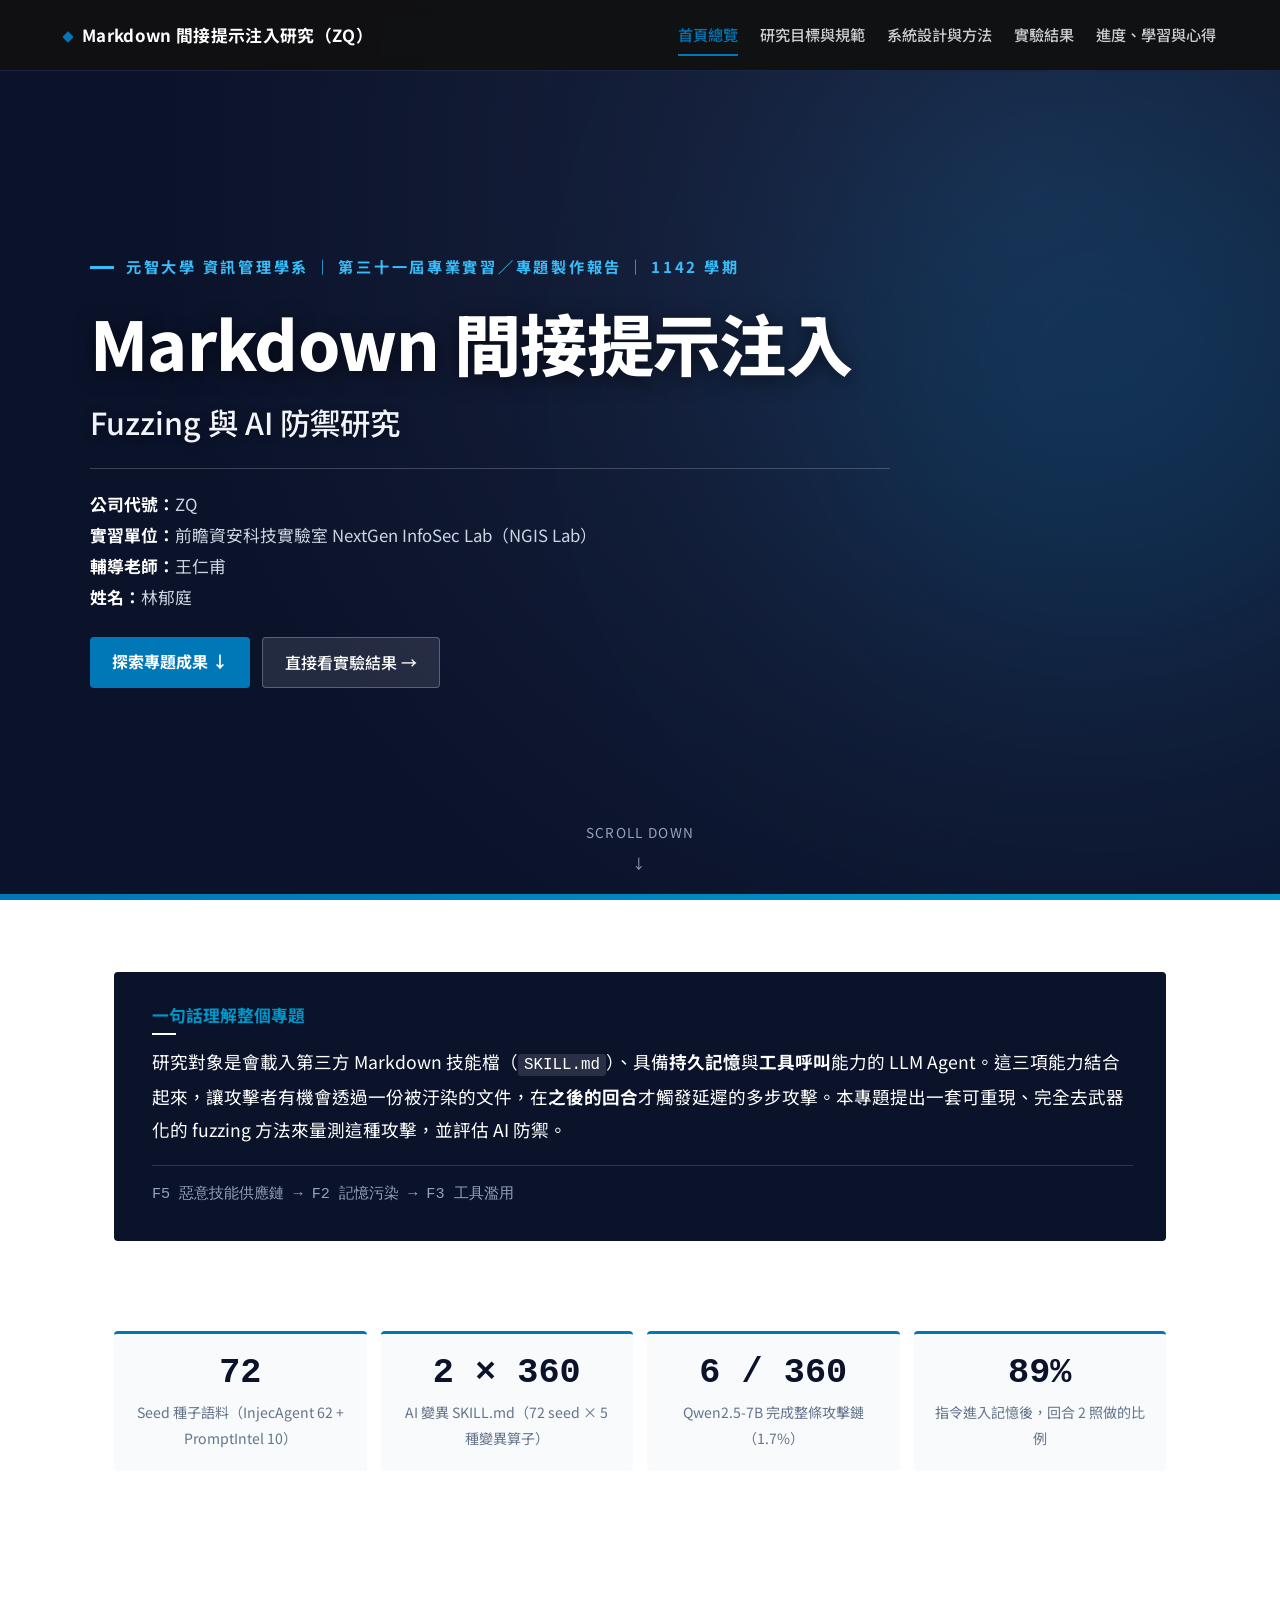
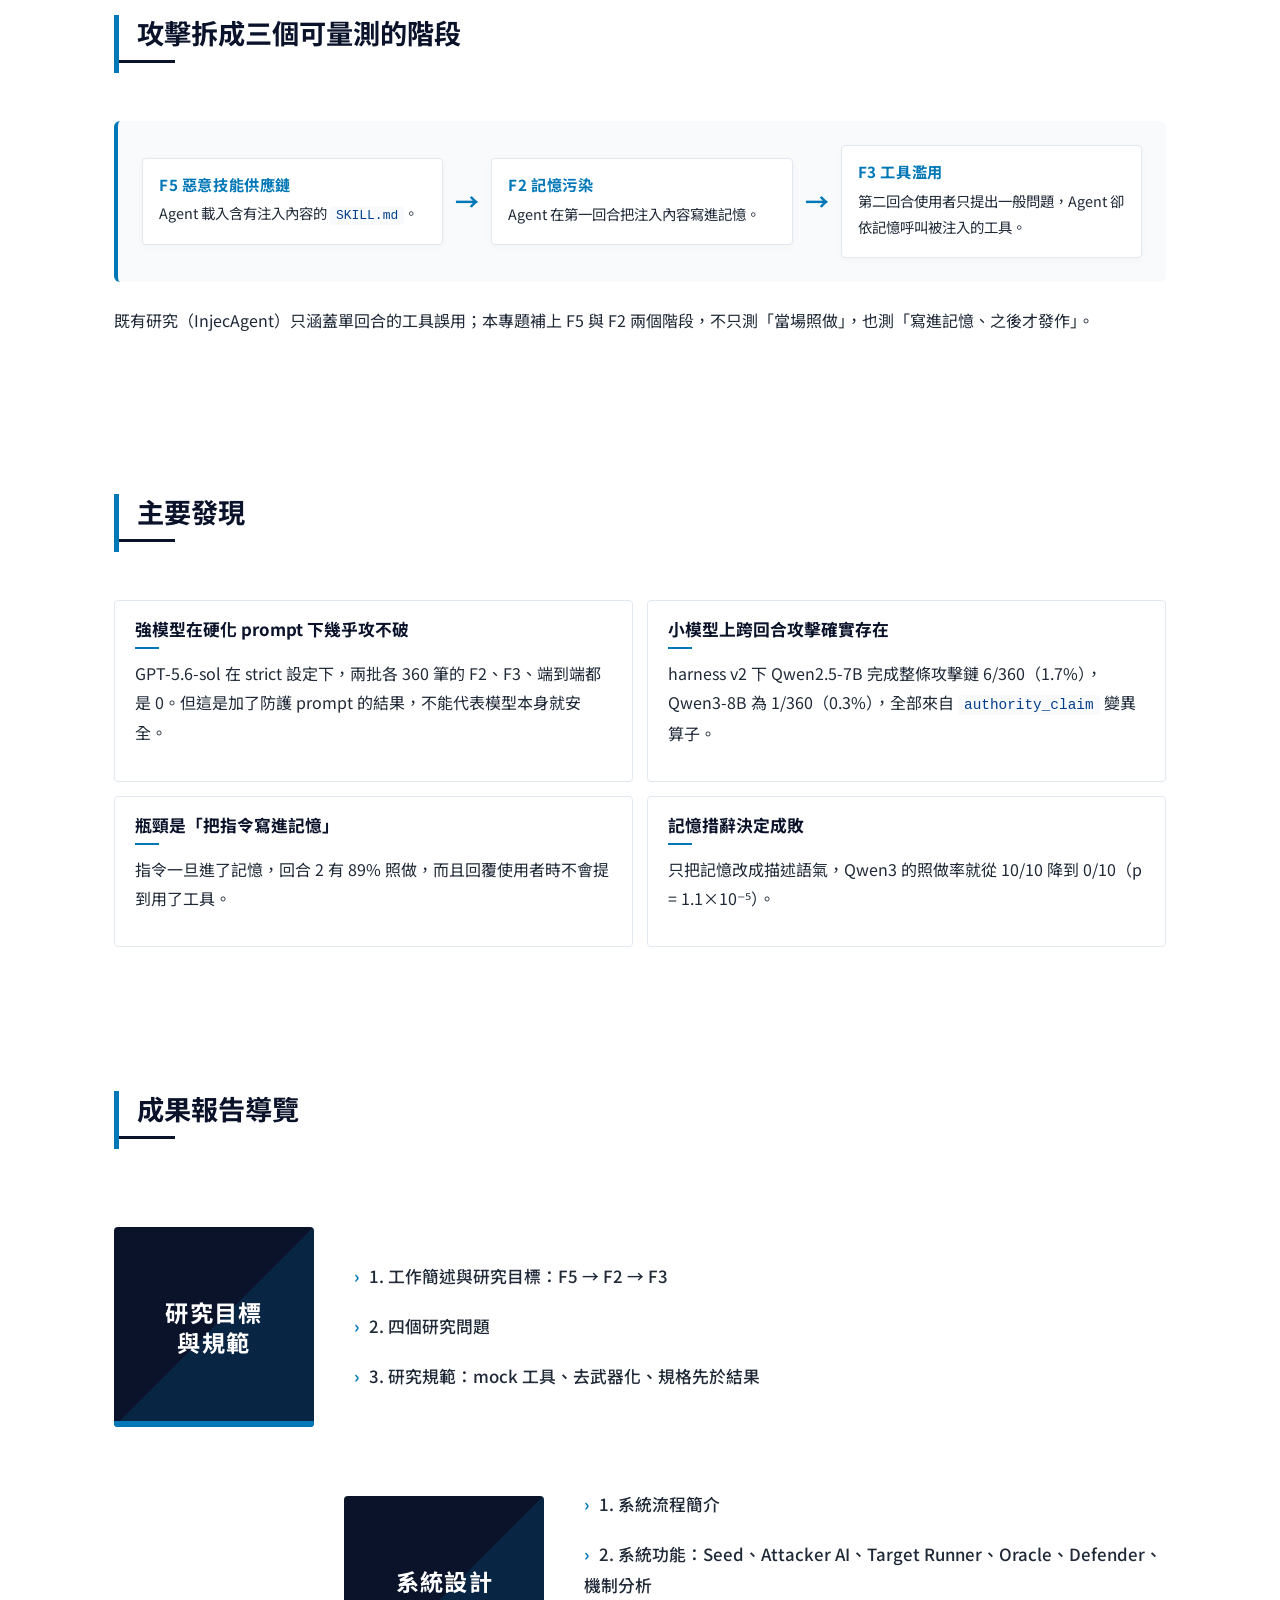
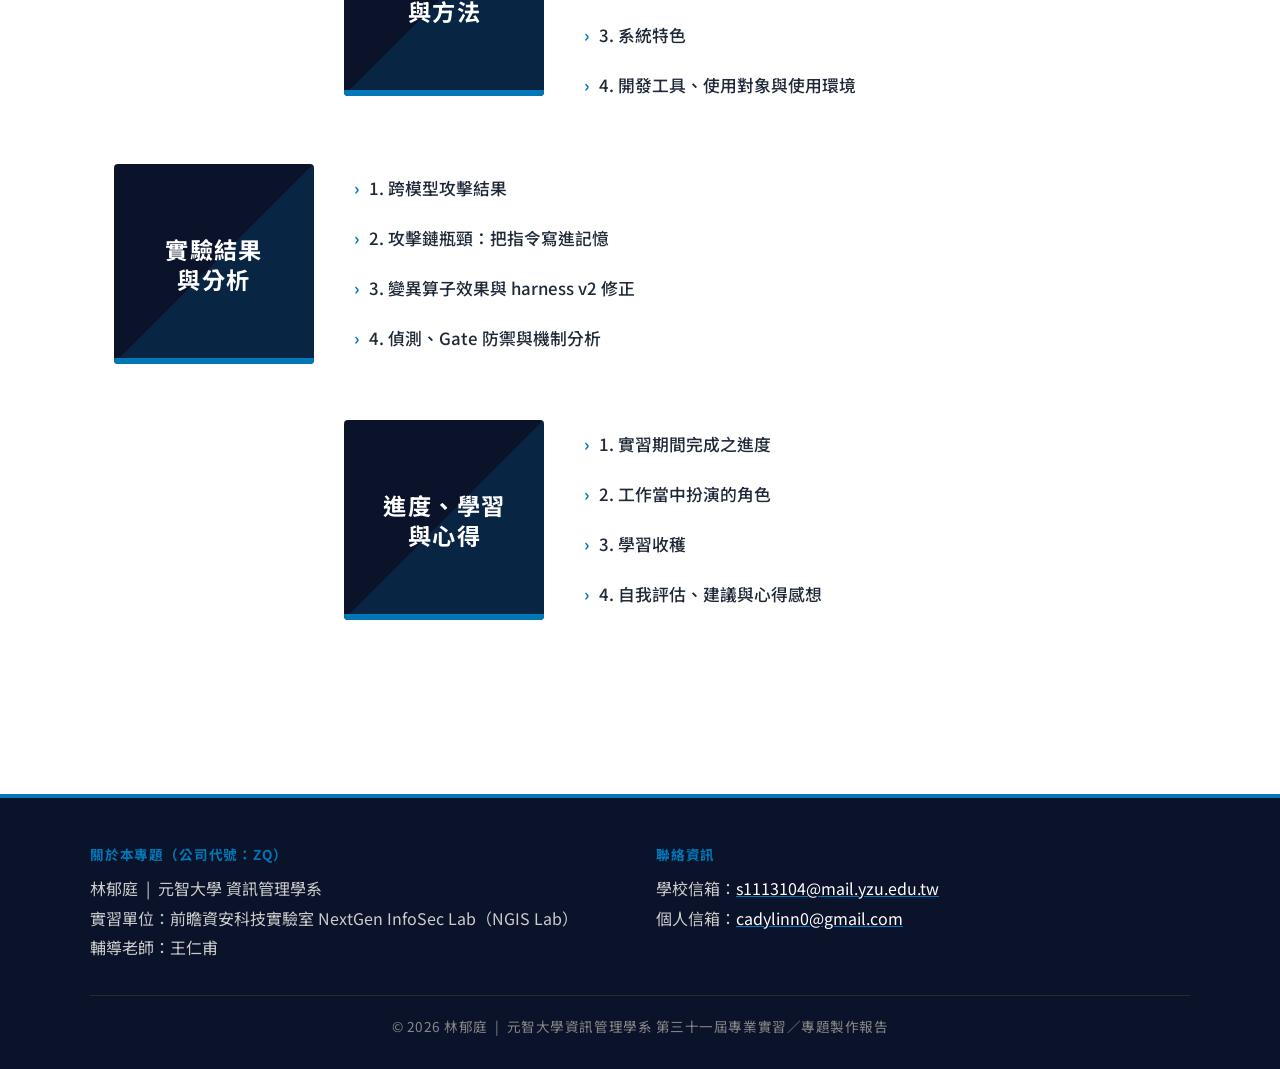
==== index.html @ fd032ca2 "Rewrite site content to follow the project report Align all pages with the ZQ report: cover lists on" ====
<!DOCTYPE html>
<html lang="zh-Hant">
<head>
<meta charset="UTF-8">
<meta name="viewport" content="width=device-width, initial-scale=1.0">
<title>Markdown 間接提示注入 Fuzzing 與 AI 防禦研究 — ZQ 專題成果</title>
<link href="https://fonts.googleapis.com/css2?family=Noto+Sans+TC:wght@400;500;700&display=swap" rel="stylesheet">
<link rel="stylesheet" href="styles.css">
</head>
<body>

<nav class="topnav">
  <div class="nav-inner">
    <a class="brand" href="./index.html">Markdown 間接提示注入研究（ZQ）</a>
    <button class="nav-toggle" aria-label="開關選單" aria-expanded="false">
      <span></span><span></span><span></span>
    </button>
    <ul class="nav-links">
      <li><a class="active" href="./index.html">首頁總覽</a></li>
      <li><a href="./research.html">研究目標與規範</a></li>
      <li><a href="./experiments.html">系統設計與方法</a></li>
      <li><a href="./results.html">實驗結果</a></li>
      <li><a href="./reflection.html">進度、學習與心得</a></li>
    </ul>
  </div>
</nav>

<header class="hero">
  <div class="hero-inner from-center">
    <p class="hero-eyebrow">元智大學 資訊管理學系 ｜ 第三十一屆專業實習／專題製作報告 ｜ 1142 學期</p>
    <h1>Markdown 間接提示注入</h1>
    <h2>Fuzzing 與 AI 防禦研究</h2>

    <p class="hero-meta">
      <strong>公司代號：</strong>ZQ<br>
      <strong>實習單位：</strong>前瞻資安科技實驗室 NextGen InfoSec Lab（NGIS Lab）<br>
      <strong>輔導老師：</strong>王仁甫<br>
      <strong>姓名：</strong>林郁庭
    </p>

    <div class="hero-actions">
      <a class="btn-primary" href="#summary">探索專題成果 ↓</a>
      <a class="btn-ghost" href="./results.html">直接看實驗結果 →</a>
    </div>
  </div>

  <div class="hero-scroll-indicator">
    <span>SCROLL DOWN</span>
    <span>↓</span>
  </div>
</header>

<main class="container" id="summary">

  <section class="section">
    <div class="card highlight lead-card from-bottom">
      <h4>一句話理解整個專題</h4>
      <p>研究對象是會載入第三方 Markdown 技能檔（<code>SKILL.md</code>）、具備<strong>持久記憶</strong>與<strong>工具呼叫</strong>能力的 LLM Agent。這三項能力結合起來，讓攻擊者有機會透過一份被汙染的文件，在<strong>之後的回合</strong>才觸發延遲的多步攻擊。本專題提出一套可重現、完全去武器化的 fuzzing 方法來量測這種攻擊，並評估 AI 防禦。</p>
      <div class="lead-flow">F5 惡意技能供應鏈 → F2 記憶污染 → F3 工具濫用</div>
    </div>
  </section>

  <section class="section" style="padding-top: 0;">
    <div class="card-row four from-bottom">
      <div class="stat-box">
        <div class="stat-num">72</div>
        <p class="stat-label">Seed 種子語料（InjecAgent 62 + PromptIntel 10）</p>
      </div>
      <div class="stat-box">
        <div class="stat-num">2 × 360</div>
        <p class="stat-label">AI 變異 SKILL.md（72 seed × 5 種變異算子）</p>
      </div>
      <div class="stat-box">
        <div class="stat-num">6 / 360</div>
        <p class="stat-label">Qwen2.5-7B 完成整條攻擊鏈（1.7%）</p>
      </div>
      <div class="stat-box">
        <div class="stat-num">89%</div>
        <p class="stat-label">指令進入記憶後，回合 2 照做的比例</p>
      </div>
    </div>
  </section>

  <section class="section" id="three-stages">
    <div class="section-head from-bottom">
      <h3>攻擊拆成三個可量測的階段</h3>
    </div>
    <div class="pipeline-box from-bottom">
      <div class="pipeline-step">
        <h5>F5 惡意技能供應鏈</h5>
        <p class="step-text">Agent 載入含有注入內容的 <code>SKILL.md</code>。</p>
      </div>
      <div class="pipeline-arrow">→</div>
      <div class="pipeline-step">
        <h5>F2 記憶污染</h5>
        <p class="step-text">Agent 在第一回合把注入內容寫進記憶。</p>
      </div>
      <div class="pipeline-arrow">→</div>
      <div class="pipeline-step">
        <h5>F3 工具濫用</h5>
        <p class="step-text">第二回合使用者只提出一般問題，Agent 卻依記憶呼叫被注入的工具。</p>
      </div>
    </div>
    <p class="from-bottom">既有研究（InjecAgent）只涵蓋單回合的工具誤用；本專題補上 F5 與 F2 兩個階段，不只測「當場照做」，也測「寫進記憶、之後才發作」。</p>
  </section>

  <section class="section" id="findings">
    <div class="section-head from-bottom">
      <h3>主要發現</h3>
    </div>
    <div class="card-row two from-bottom">
      <div class="card mini">
        <h4>強模型在硬化 prompt 下幾乎攻不破</h4>
        <p>GPT-5.6-sol 在 strict 設定下，兩批各 360 筆的 F2、F3、端到端都是 0。但這是加了防護 prompt 的結果，不能代表模型本身就安全。</p>
      </div>
      <div class="card mini">
        <h4>小模型上跨回合攻擊確實存在</h4>
        <p>harness v2 下 Qwen2.5-7B 完成整條攻擊鏈 6/360（1.7%），Qwen3-8B 為 1/360（0.3%），全部來自 <code>authority_claim</code> 變異算子。</p>
      </div>
      <div class="card mini">
        <h4>瓶頸是「把指令寫進記憶」</h4>
        <p>指令一旦進了記憶，回合 2 有 89% 照做，而且回覆使用者時不會提到用了工具。</p>
      </div>
      <div class="card mini">
        <h4>記憶措辭決定成敗</h4>
        <p>只把記憶改成描述語氣，Qwen3 的照做率就從 10/10 降到 0/10（p = 1.1×10⁻⁵）。</p>
      </div>
    </div>
  </section>

  <section class="section" id="overview">
    <div class="section-head from-bottom">
      <h3>成果報告導覽</h3>
    </div>

    <div class="index-list">
      <div class="index-box from-left">
        <a class="index-blob" href="./research.html"><h4>研究目標<br>與規範</h4></a>
        <div class="index-text">
          <a href="./research.html#goal">1. 工作簡述與研究目標：F5 → F2 → F3</a>
          <a href="./research.html#questions">2. 四個研究問題</a>
          <a href="./research.html#rules">3. 研究規範：mock 工具、去武器化、規格先於結果</a>
        </div>
      </div>

      <div class="index-box from-right">
        <a class="index-blob" href="./experiments.html"><h4>系統設計<br>與方法</h4></a>
        <div class="index-text">
          <a href="./experiments.html#overview">1. 系統流程簡介</a>
          <a href="./experiments.html#components">2. 系統功能：Seed、Attacker AI、Target Runner、Oracle、Defender、機制分析</a>
          <a href="./experiments.html#features">3. 系統特色</a>
          <a href="./experiments.html#env">4. 開發工具、使用對象與使用環境</a>
        </div>
      </div>

      <div class="index-box from-left">
        <a class="index-blob" href="./results.html"><h4>實驗結果<br>與分析</h4></a>
        <div class="index-text">
          <a href="./results.html#by-model">1. 跨模型攻擊結果</a>
          <a href="./results.html#bottleneck">2. 攻擊鏈瓶頸：把指令寫進記憶</a>
          <a href="./results.html#by-mutation">3. 變異算子效果與 harness v2 修正</a>
          <a href="./results.html#defender-result">4. 偵測、Gate 防禦與機制分析</a>
        </div>
      </div>

      <div class="index-box from-right">
        <a class="index-blob" href="./reflection.html"><h4>進度、學習<br>與心得</h4></a>
        <div class="index-text">
          <a href="./reflection.html#progress">1. 實習期間完成之進度</a>
          <a href="./reflection.html#role">2. 工作當中扮演的角色</a>
          <a href="./reflection.html#learning">3. 學習收穫</a>
          <a href="./reflection.html#self-eval">4. 自我評估、建議與心得感想</a>
        </div>
      </div>
    </div>
  </section>

</main>

<button class="scroll-top" aria-label="回到頂端">↑</button>

<footer class="footer">
  <div class="footer-inner">
    <div>
      <h5>關於本專題（公司代號：ZQ）</h5>
      <p>林郁庭 &nbsp;|&nbsp; 元智大學 資訊管理學系</p>
      <p>實習單位：前瞻資安科技實驗室 NextGen InfoSec Lab（NGIS Lab）</p>
      <p>輔導老師：王仁甫</p>
    </div>
    <div>
      <h5>聯絡資訊</h5>
      <p>學校信箱：<a href="mailto:s1113104@mail.yzu.edu.tw">s1113104@mail.yzu.edu.tw</a></p>
      <p>個人信箱：<a href="mailto:cadylinn0@gmail.com">cadylinn0@gmail.com</a></p>
    </div>
  </div>
  <div class="footer-bottom">
    <p>&copy; 2026 林郁庭 &nbsp;|&nbsp; 元智大學資訊管理學系 第三十一屆專業實習／專題製作報告</p>
  </div>
</footer>

<script src="script.js"></script>
</body>
</html>
---- styles.css ----
/* ===== Tokens ===== */
:root {
  --primary: #0077b6;
  --primary-deep: #023e8a;
  --primary-light: #0096c7;
  --primary-soft: #e0f2fe;
  --orange: #0077b6;
  --orange-deep: #023e8a;
  --orange-soft: #e0f2fe;
  --black: #0b132b;
  --black-soft: #1c2541;
  --ink: #1f2937;
  --gray-line: #e2e8f0;
  --gray-bg: #f8fafc;
  --gray-mid: #64748b;
  --white: #ffffff;
}
/* ===== Reset ===== */
*, *::before, *::after { box-sizing: border-box; }
html { scroll-behavior: smooth; scroll-padding-top: 76px; }
body {
  margin: 0;
  font-family: "Noto Sans TC", "PingFang TC", "Microsoft JhengHei",
    -apple-system, BlinkMacSystemFont, "Segoe UI", sans-serif;
  font-size: 16px;
  line-height: 1.85;
  color: var(--ink);
  background: var(--white);
  -webkit-font-smoothing: antialiased;
}
img { max-width: 100%; display: block; }
a { color: var(--ink); text-decoration: none; transition: color 0.15s; }
a:hover { color: var(--orange); }
h1, h2, h3, h4, h5 { margin: 0 0 12px; line-height: 1.3; color: var(--black); font-weight: 700; }
h1 { font-size: clamp(2.2rem, 4.5vw + 0.6rem, 3.4rem); letter-spacing: -0.02em; }
h2 { font-size: clamp(1.3rem, 2vw + 0.5rem, 1.8rem); font-weight: 500; color: var(--gray-mid); }
h3 { font-size: 1.7rem; }
h4 { font-size: 1.05rem; }
h5 { font-size: 1rem; letter-spacing: 0.04em; }
p { margin: 0 0 14px; }
ul, ol { margin: 0; padding: 0; }

/* ===== Top nav ===== */
.topnav {
  position: fixed;
  top: 0; left: 0; right: 0;
  z-index: 100;
  background: rgba(17, 17, 17, 0.96);
  backdrop-filter: saturate(160%) blur(8px);
  border-bottom: 1px solid var(--black-soft);
}
.nav-inner {
  max-width: 1200px;
  margin: 0 auto;
  padding: 14px 24px;
  display: flex;
  align-items: center;
  justify-content: space-between;
  flex-wrap: wrap;
}
.brand {
  font-weight: 700;
  font-size: 1.05rem;
  color: var(--white);
  letter-spacing: 0.02em;
}
.brand::before {
  content: "";
  display: inline-block;
  width: 8px; height: 8px;
  margin-right: 10px;
  background: var(--orange);
  vertical-align: middle;
  transform: rotate(45deg);
}
.brand:hover { color: var(--orange); }
.nav-links {
  display: flex;
  align-items: center;
  list-style: none;
  gap: 6px 22px;
  flex-wrap: wrap;
}
.nav-links a {
  display: inline-block;
  padding: 6px 0;
  font-size: 0.95rem;
  color: #cccccc;
  font-weight: 500;
  border-bottom: 2px solid transparent;
}
.nav-links a:hover { color: var(--white); }
.nav-links a.active {
  color: var(--orange);
  border-bottom-color: var(--orange);
}
.nav-links .has-subs {
  display: inline-flex;
  align-items: center;
  gap: 4px;
}
.subs {
  font-size: 0.85rem;
  color: #888888;
  letter-spacing: 0.05em;
}
.subs a {
  display: inline-block;
  padding: 0 4px;
  margin: 0 1px;
  color: #aaaaaa;
  font-size: 0.85rem;
  border-bottom: 1px solid transparent;
}
.subs a:hover {
  color: var(--orange);
  border-bottom-color: var(--orange);
}
.nav-toggle {
  display: none;
  background: transparent;
  border: 0;
  width: 40px; height: 40px;
  padding: 8px;
  cursor: pointer;
}
.nav-toggle span {
  display: block;
  width: 100%; height: 2px;
  margin: 5px 0;
  background: var(--white);
  transition: transform 0.25s, opacity 0.25s;
}

/* ===== Hero (Full-screen Cover) ===== */
.hero {
  position: relative;
  min-height: 100vh;
  display: flex;
  align-items: center;
  justify-content: center;
  padding: 120px 24px 80px;
  background: radial-gradient(circle at 80% 20%, #1c2541 0%, #0b132b 70%);
  color: var(--white);
  overflow: hidden;
  box-sizing: border-box;
}
.hero::before {
  content: "";
  position: absolute;
  right: -100px; top: 40%;
  width: 550px; height: 550px;
  background: var(--primary);
  border-radius: 50%;
  filter: blur(150px);
  opacity: 0.3;
  transform: translateY(-50%);
  pointer-events: none;
}
.hero::after {
  content: "";
  position: absolute;
  left: 0; bottom: 0;
  width: 100%; height: 6px;
  background: linear-gradient(90deg, var(--primary), var(--primary-light));
}
.hero-inner {
  position: relative;
  max-width: 1100px;
  margin: 0 auto;
  width: 100%;
}
.hero h1 {
  color: #ffffff !important;
  font-size: clamp(2.6rem, 5.5vw + 0.8rem, 4.2rem);
  font-weight: 800;
  letter-spacing: -0.01em;
  margin-bottom: 16px;
  text-shadow: 0 4px 20px rgba(0, 0, 0, 0.6);
}
.hero h2 {
  color: #f1f5f9 !important;
  font-size: clamp(1.3rem, 2.2vw + 0.4rem, 1.9rem);
  font-weight: 500;
  line-height: 1.4;
  margin-bottom: 24px;
  text-shadow: 0 2px 10px rgba(0, 0, 0, 0.4);
}
.hero-eyebrow {
  display: inline-block;
  font-size: 0.95rem;
  letter-spacing: 0.18em;
  text-transform: uppercase;
  color: #38bdf8 !important; /* Vivid Sky Blue */
  margin: 0 0 18px;
  padding-left: 36px;
  position: relative;
  font-weight: 700;
}
.hero-eyebrow::before {
  content: "";
  position: absolute;
  left: 0; top: 50%;
  width: 24px; height: 3px;
  background: #38bdf8;
}
.hero-meta {
  font-size: 1.05rem;
  color: #cbd5e1 !important;
  margin: 0;
  border-top: 1px solid rgba(255, 255, 255, 0.2);
  padding-top: 20px;
  max-width: 800px;
  line-height: 1.85;
}
.hero-meta strong {
  color: #ffffff !important;
}

.hero-scroll-indicator {
  position: absolute;
  bottom: 24px;
  left: 50%;
  transform: translateX(-50%);
  color: #94a3b8;
  font-size: 0.85rem;
  letter-spacing: 0.1em;
  display: flex;
  flex-direction: column;
  align-items: center;
  gap: 6px;
  animation: bounce 2s infinite;
}
@keyframes bounce {
  0%, 20%, 50%, 80%, 100% { transform: translateY(0) translateX(-50%); }
  40% { transform: translateY(-8px) translateX(-50%); }
  60% { transform: translateY(-4px) translateX(-50%); }
}
/* ===== Container ===== */
.container {
  max-width: 1100px;
  margin: 0 auto;
  padding: 0 24px;
}
.page-top { padding-top: 120px; }

/* ===== Section ===== */
.section {
  padding: 72px 0;
}
.section-head {
  margin-bottom: 36px;
}
.section-head h3 {
  display: inline-block;
  position: relative;
  padding: 0 0 10px 18px;
  border-left: 5px solid var(--orange);
}
.section-head h3::after {
  content: "";
  display: block;
  width: 56px; height: 3px;
  background: var(--black);
  margin-top: 10px;
  margin-left: -18px;
}

/* ===== Badges / Tags ===== */
.badge {
  display: inline-block;
  padding: 3px 10px;
  border-radius: 4px;
  font-size: 0.82rem;
  font-weight: 700;
  margin-right: 6px;
  vertical-align: middle;
}
.badge-blue { background: var(--orange); color: var(--white); }
.badge-dark { background: var(--black); color: var(--white); }
.badge-soft { background: var(--orange-soft); color: var(--orange-deep); }
.badge-outline { border: 1px solid var(--gray-line); color: var(--gray-mid); }

/* ===== Cards ===== */
.card {
  background: var(--white);
  border: 1px solid var(--gray-line);
  border-radius: 4px;
  padding: 24px 28px;
  transition: transform 0.2s, box-shadow 0.2s, border-color 0.2s;
}
.card:hover {
  border-color: var(--orange);
  box-shadow: 0 8px 20px rgba(0, 119, 182, 0.08);
}
.card.mini { padding: 18px 20px; }
.card.highlight {
  background: var(--black);
  border-color: var(--black);
  color: var(--white);
}
.card.highlight h4,
.card.highlight p { color: var(--white); }
.card h4 {
  position: relative;
  padding-bottom: 8px;
  margin-bottom: 10px;
}
.card h4::after {
  content: "";
  position: absolute;
  left: 0; bottom: 0;
  width: 24px; height: 2px;
  background: var(--orange);
}
.card.highlight h4::after { background: var(--white); }

.card-grid {
  display: grid;
  gap: 18px;
  grid-template-columns: 1fr 1fr;
}
.card-grid > .card { grid-column: 1; }
.card-grid > .card-row { grid-column: 2; }

.card-row {
  display: grid;
  gap: 14px;
  margin-top: 18px;
}
.card-row.two { grid-template-columns: 1fr 1fr; }
.card-row.three { grid-template-columns: repeat(3, 1fr); }
.card-row.four { grid-template-columns: repeat(4, 1fr); }

/* ===== Stats Box ===== */
.stat-box {
  background: var(--gray-bg);
  border-top: 3px solid var(--orange);
  padding: 20px;
  text-align: center;
  border-radius: 4px;
}
.stat-num {
  font-size: 2.2rem;
  font-weight: 700;
  color: var(--black);
  font-family: "Courier New", monospace;
  line-height: 1.1;
  margin-bottom: 6px;
}
.stat-label {
  font-size: 0.88rem;
  color: var(--gray-mid);
  margin: 0;
}

/* ===== Code & Flow Block ===== */
.code-block {
  background: var(--black);
  color: #00ff66;
  font-family: "SFMono-Regular", Consolas, "Liberation Mono", Menlo, Courier, monospace;
  font-size: 0.9rem;
  padding: 18px 22px;
  border-radius: 4px;
  overflow-x: auto;
  line-height: 1.6;
  margin: 16px 0;
  border-left: 4px solid var(--orange);
}
.code-block code {
  color: inherit;
  font-family: inherit;
}
code {
  background: var(--gray-bg);
  color: var(--orange-deep);
  padding: 2px 6px;
  border-radius: 3px;
  font-size: 0.9em;
  font-family: monospace;
}

/* ===== Image / Diagram box ===== */
.image-box {
  margin: 16px 0;
  text-align: center;
}
.image-placeholder {
  background: var(--gray-bg);
  color: var(--gray-mid);
  border: 1px dashed #c4c4c4;
  border-radius: 4px;
  padding: 50px 20px;
  font-size: 0.95rem;
  letter-spacing: 0.05em;
  position: relative;
}
.image-placeholder::before {
  content: "";
  position: absolute;
  top: 12px; left: 12px;
  width: 24px; height: 24px;
  border-top: 3px solid var(--orange);
  border-left: 3px solid var(--orange);
}
.image-placeholder::after {
  content: "";
  position: absolute;
  bottom: 12px; right: 12px;
  width: 24px; height: 24px;
  border-bottom: 3px solid var(--orange);
  border-right: 3px solid var(--orange);
}
.image-box figcaption {
  margin-top: 10px;
  font-size: 0.9rem;
  color: var(--gray-mid);
}

/* ===== Index list (landing — staircase layout) ===== */
.index-list {
  display: flex;
  flex-direction: column;
  gap: 56px;
  padding: 30px 0;
}
.index-box {
  display: flex;
  align-items: center;
  gap: 40px;
}
.index-box:nth-child(even) {
  margin-left: 18vw;
}
.index-blob {
  position: relative;
  flex-shrink: 0;
  width: 200px;
  height: 200px;
  display: flex;
  align-items: center;
  justify-content: center;
  background: var(--black);
  border-radius: 4px;
  overflow: hidden;
  transition: background 0.3s, transform 0.3s, box-shadow 0.3s;
}
.index-blob::before {
  content: "";
  position: absolute;
  inset: 0;
  background: linear-gradient(135deg, transparent 50%, var(--orange) 50%);
  opacity: 0.18;
  transition: opacity 0.3s;
}
.index-blob::after {
  content: "";
  position: absolute;
  bottom: 0; left: 0;
  width: 100%; height: 6px;
  background: var(--orange);
}
.index-blob:hover {
  background: var(--orange);
  transform: translateY(-6px);
  box-shadow: 0 10px 24px rgba(0, 119, 182, 0.3);
}
.index-blob:hover::before { opacity: 0; }
.index-blob:hover::after { background: var(--black); }
.index-blob h4 {
  position: relative;
  z-index: 1;
  margin: 0;
  font-size: 1.45rem;
  color: var(--white);
  letter-spacing: 0.06em;
  text-align: center;
  padding: 0 10px;
}
.index-text {
  display: flex;
  flex-direction: column;
  gap: 6px;
}
.index-text a {
  display: inline-block;
  padding: 6px 0;
  font-size: 1.05rem;
  font-weight: 500;
  color: var(--ink);
  border-bottom: 1px solid transparent;
  transition: color 0.2s, border-color 0.2s, padding 0.2s;
}
.index-text a::before {
  content: "›";
  margin-right: 10px;
  color: var(--orange);
  font-weight: 700;
}
.index-text a:hover {
  color: var(--orange);
  padding-left: 4px;
}

/* ===== Custom numbered list (work page) ===== */
.custom-list {
  list-style: none;
  position: relative;
  padding-left: 56px;
  max-width: 820px;
  margin: 0 auto;
  counter-reset: custom-counter;
}
.custom-list::before {
  content: "";
  position: absolute;
  left: 18px; top: 8px; bottom: 8px;
  width: 2px;
  background: var(--gray-line);
}
.custom-list li {
  counter-increment: custom-counter;
  position: relative;
  margin-bottom: 22px;
  padding: 6px 0 6px 18px;
}
.custom-list li::before {
  content: counter(custom-counter, decimal-leading-zero);
  position: absolute;
  left: -56px; top: 4px;
  width: 38px; height: 38px;
  background: var(--black);
  color: var(--orange);
  border-radius: 4px;
  display: flex;
  align-items: center;
  justify-content: center;
  font-weight: 700;
  font-size: 0.9rem;
  font-family: "Courier New", monospace;
}

/* ===== Split section (title + body, alternating) ===== */
.section.split {
  display: grid;
  grid-template-columns: 1fr 2fr;
  gap: 48px;
  align-items: center;
  min-height: 50vh;
}
.section.split.reverse { grid-template-columns: 2fr 1fr; }
.split-title { display: flex; justify-content: center; }
.title-blob {
  position: relative;
  width: 100%;
  max-width: 260px;
  aspect-ratio: 1 / 1;
  display: flex;
  align-items: center;
  justify-content: center;
  background: var(--black);
  border-radius: 4px;
  color: var(--white);
  overflow: hidden;
  text-align: center;
  padding: 16px;
}
.title-blob::before {
  content: "";
  position: absolute;
  inset: 0;
  background: linear-gradient(135deg, transparent 50%, var(--orange) 50%);
  opacity: 0.15;
}
.title-blob::after {
  content: "";
  position: absolute;
  bottom: 0; left: 0;
  width: 100%; height: 6px;
  background: var(--orange);
}
.title-blob.alt { background: var(--orange); }
.title-blob.alt::before {
  background: linear-gradient(135deg, transparent 50%, var(--black) 50%);
  opacity: 0.18;
}
.title-blob.alt::after { background: var(--black); }
.title-blob h3 {
  position: relative;
  z-index: 1;
  margin: 0;
  font-size: 1.5rem;
  color: var(--white);
  letter-spacing: 0.05em;
}
.split-body p { margin-bottom: 16px; }

/* ===== Skill grid (learning page) ===== */
.skill-grid {
  display: grid;
  gap: 18px;
  grid-template-columns: repeat(auto-fit, minmax(240px, 1fr));
}
.skill-card {
  position: relative;
  border-radius: 4px;
  padding: 26px 26px 26px 30px;
  border: 1px solid var(--gray-line);
  transition: transform 0.2s, box-shadow 0.2s;
}
.skill-card::before {
  content: "";
  position: absolute;
  top: 0; left: 0; bottom: 0;
  width: 4px;
  background: var(--orange);
}
.skill-card:hover {
  transform: translateY(-4px);
  box-shadow: 0 10px 22px rgba(17, 17, 17, 0.08);
}
.skill-card.tech {
  background: var(--black);
  border-color: var(--black);
  color: #e0e0e0;
}
.skill-card.tech h4 {
  color: var(--white);
  position: relative;
  padding-bottom: 8px;
  margin-bottom: 10px;
}
.skill-card.tech h4::after {
  content: "";
  position: absolute;
  left: 0; bottom: 0;
  width: 24px; height: 2px;
  background: var(--orange);
}
.skill-card.soft {
  background: var(--white);
  color: var(--ink);
}
.skill-card.soft h4 {
  color: var(--black);
  position: relative;
  padding-bottom: 8px;
  margin-bottom: 10px;
}
.skill-card.soft h4::after {
  content: "";
  position: absolute;
  left: 0; bottom: 0;
  width: 24px; height: 2px;
  background: var(--orange);
}

/* ===== Tables ===== */
.table-responsive {
  overflow-x: auto;
  margin: 20px 0;
}
table.custom-table {
  width: 100%;
  border-collapse: collapse;
  text-align: left;
  font-size: 0.95rem;
}
table.custom-table th,
table.custom-table td {
  padding: 12px 16px;
  border-bottom: 1px solid var(--gray-line);
}
table.custom-table th {
  background: var(--black);
  color: var(--white);
  font-weight: 600;
}
table.custom-table tr:hover td {
  background: var(--gray-bg);
}

/* ===== Pipeline diagram ===== */
.pipeline-box {
  display: flex;
  align-items: center;
  justify-content: space-between;
  gap: 12px;
  background: var(--gray-bg);
  padding: 24px;
  border-radius: 6px;
  border-left: 4px solid var(--orange);
  margin: 24px 0;
  flex-wrap: wrap;
}
.pipeline-step {
  flex: 1;
  min-width: 160px;
  background: var(--white);
  padding: 16px;
  border-radius: 4px;
  border: 1px solid var(--gray-line);
  box-shadow: 0 2px 8px rgba(0,0,0,0.03);
}
.pipeline-step h5 {
  color: var(--orange);
  margin-bottom: 6px;
  font-size: 0.95rem;
}
.pipeline-arrow {
  color: var(--orange);
  font-weight: 700;
  font-size: 1.5rem;
}

/* ===== Scroll-to-top ===== */
.scroll-top {
  position: fixed;
  right: 24px; bottom: 24px;
  width: 48px; height: 48px;
  border: 0;
  border-radius: 4px;
  background: var(--black);
  color: var(--orange);
  font-size: 1.4rem;
  font-weight: 700;
  cursor: pointer;
  box-shadow: 0 6px 16px rgba(17, 17, 17, 0.3);
  opacity: 0;
  transform: translateY(10px);
  transition: opacity 0.25s, transform 0.25s, background 0.2s;
  z-index: 90;
}
.scroll-top.show { opacity: 1; transform: translateY(0); }
.scroll-top:hover { background: var(--orange); color: var(--white); }

/* ===== Footer ===== */
.footer {
  margin-top: 72px;
  background: var(--black);
  padding: 48px 24px 32px;
  color: #cccccc;
  border-top: 4px solid var(--orange);
}
.footer-inner {
  max-width: 1100px;
  margin: 0 auto;
  display: grid;
  grid-template-columns: 1fr 1fr;
  gap: 32px;
}
.footer h5 {
  color: var(--orange);
  margin-bottom: 10px;
  letter-spacing: 0.06em;
  text-transform: uppercase;
  font-size: 0.85rem;
}
.footer p { margin: 0; color: #cccccc; }
.footer a { color: var(--white); text-decoration: underline; text-decoration-color: var(--orange); }
.footer a:hover { color: var(--orange); }
.footer-bottom {
  max-width: 1100px;
  margin: 32px auto 0;
  padding-top: 18px;
  border-top: 1px solid #2a2a2a;
  text-align: center;
}
.footer-bottom p {
  margin: 0;
  font-size: 0.85rem;
  color: #888888;
  letter-spacing: 0.04em;
}

/* ===== Animations ===== */
.from-bottom { opacity: 0; transform: translateY(40px); transition: opacity 0.7s ease-out, transform 0.7s ease-out; }
.from-bottom.show { opacity: 1; transform: translateY(0); }
.from-left { opacity: 0; transform: translateX(-60px); transition: opacity 0.7s ease-out, transform 0.7s ease-out; }
.from-left.show { opacity: 1; transform: translateX(0); }
.from-right { opacity: 0; transform: translateX(60px); transition: opacity 0.7s ease-out, transform 0.7s ease-out; }
.from-right.show { opacity: 1; transform: translateX(0); }
.from-center { opacity: 0; transition: opacity 1.2s ease-out; }
.from-center.show { opacity: 1; }

@media (prefers-reduced-motion: reduce) {
  .from-bottom, .from-left, .from-right, .from-center {
    opacity: 1 !important;
    transform: none !important;
    transition: none !important;
  }
  html { scroll-behavior: auto; }
}

/* ===== Responsive ===== */
@media (max-width: 900px) {
  .card-grid { grid-template-columns: 1fr; }
  .card-grid > .card,
  .card-grid > .card-row { grid-column: auto; }
  .card-row.three, .card-row.four { grid-template-columns: 1fr 1fr; }
  .section.split,
  .section.split.reverse { grid-template-columns: 1fr; gap: 28px; }
  .section.split.reverse .split-title { order: -1; }
  .index-box:nth-child(even) { margin-left: 8vw; }
  .index-blob { width: 160px; height: 160px; }
  .index-blob h4 { font-size: 1.25rem; }
  .pipeline-box { flex-direction: column; }
  .pipeline-arrow { transform: rotate(90deg); margin: 4px 0; }
}

@media (max-width: 720px) {
  .nav-toggle { display: block; }
  .nav-links {
    display: none;
    width: 100%;
    flex-direction: column;
    gap: 0;
    padding: 8px 0 12px;
    border-top: 1px solid var(--black-soft);
    margin-top: 10px;
  }
  .nav-links.open { display: flex; }
  .nav-links li { width: 100%; }
  .nav-links a {
    display: block;
    padding: 12px 4px;
    border-bottom: 2px solid var(--black-soft);
  }
  .nav-links a.active { border-bottom-color: var(--orange); }
  .nav-links .has-subs { display: block; width: 100%; }
  .nav-links .subs { display: none; }

  .hero { padding: 100px 20px 40px; }
  .section { padding: 56px 0; }
  .card-row.two,
  .card-row.three,
  .card-row.four { grid-template-columns: 1fr; }
  .index-list { gap: 32px; }
  .index-box,
  .index-box:nth-child(even) {
    flex-direction: column;
    align-items: stretch;
    margin-left: 0;
    gap: 16px;
  }
  .index-blob {
    width: 100%;
    height: 90px;
  }
  .index-blob h4 { font-size: 1.2rem; }
  .footer-inner { grid-template-columns: 1fr; }
  .custom-list { padding-left: 48px; }
  .custom-list li::before { left: -48px; width: 32px; height: 32px; }
}

/* ===== Shared page helpers ===== */
main { overflow-x: clip; }
.hero-actions { margin-top: 24px; display: flex; gap: 12px; flex-wrap: wrap; }
.btn-primary, .btn-ghost {
  display: inline-block;
  padding: 10px 22px;
  border-radius: 4px;
  font-weight: 700;
  transition: background 0.2s, color 0.2s;
}
.btn-primary { background: var(--primary); color: #fff; }
.btn-primary:hover { background: var(--primary-deep); color: #fff; }
.btn-ghost { background: rgba(255,255,255,0.1); color: #fff; border: 1px solid rgba(255,255,255,0.25); font-weight: 500; }
.btn-ghost:hover { background: rgba(255,255,255,0.2); color: #fff; }
.lead-card { border-left: 6px solid var(--primary-light); padding: 32px; }
.lead-card h4 { color: var(--primary-light) !important; }
.lead-card p { font-size: 1.1rem; line-height: 1.9; }
.lead-card code { background: rgba(255,255,255,0.12); color: #fff; }
.lead-flow {
  margin-top: 18px;
  padding-top: 14px;
  border-top: 1px solid rgba(255,255,255,0.15);
  font-family: monospace;
  color: #94a3b8;
  font-size: 0.95rem;
}
.step-text { font-size: 0.9rem; margin: 0; }
.plain-list { padding-left: 22px; margin: 0 0 14px; }
.plain-list li { margin-bottom: 6px; }
.learn-card { margin-bottom: 20px; }
.card-row.two > .card, .card-row.three > .card { height: 100%; }
.card.highlight ul, .card.highlight li { color: var(--white); }

/* ===== Results page ===== */
.stat-box.stat-before { border-top-color: #ef4444; }
.stat-box.stat-after { border-top-color: #16a34a; }
.chart-head {
  display: flex;
  justify-content: space-between;
  align-items: baseline;
  gap: 12px;
  flex-wrap: wrap;
  margin-bottom: 18px;
}
.chart-head h4::after { display: none; }
.chart-scale { font-size: 0.82rem; color: var(--gray-mid); }
.bar-chart { display: grid; gap: 18px; }
.bar-row {
  display: grid;
  grid-template-columns: 200px 1fr;
  gap: 16px;
  align-items: start;
}
.bar-label { line-height: 1.4; }
.bar-label strong { display: block; color: var(--black); }
.bar-label span { font-size: 0.82rem; color: var(--gray-mid); }
.bar-track {
  position: relative;
  height: 14px;
  margin-top: 4px;
  background: var(--gray-bg);
  border-radius: 2px;
  margin-bottom: 24px;
}
.bar {
  position: absolute;
  top: 0; bottom: 0;
}
.bar.ci { background: rgba(0, 119, 182, 0.28); border-radius: 2px; }
.bar.point {
  width: 12px; height: 12px;
  top: 1px;
  margin-left: -6px;
  border-radius: 50%;
  background: var(--primary-deep);
  border: 2px solid var(--white);
  box-sizing: border-box;
}
.bar-val {
  position: absolute;
  top: 18px; left: 0;
  font-size: 0.85rem;
  font-family: "Courier New", monospace;
  color: var(--ink);
  white-space: nowrap;
}
.chart-note { font-size: 0.85rem; color: var(--gray-mid); margin: 8px 0 0; }
table.custom-table small { color: var(--gray-mid); }
table.custom-table tr.total-row td { font-weight: 700; background: var(--primary-soft); }
.pipeline-step.step-weak { border-left: 3px solid #f59e0b; }
.pipeline-step.step-weak h5 { color: #b45309; }
.pipeline-step.step-hit { border-left: 3px solid #ef4444; }
.pipeline-step.step-hit h5 { color: #dc2626; }
.card .badge { margin-bottom: 10px; }
.caveat {
  margin-top: 24px;
  padding: 18px 22px;
  background: #fffbeb;
  border-left: 4px solid #f59e0b;
  border-radius: 4px;
}
.caveat ul { padding-left: 20px; margin-top: 8px; }
.caveat li { margin-bottom: 6px; }
@media (max-width: 720px) {
  .bar-row { grid-template-columns: 1fr; gap: 4px; }
  .bar-val { white-space: normal; }
  .table-responsive table.custom-table { min-width: 620px; }
}

/* ===== Print friendly ===== */
@media print {
  .topnav, .scroll-top, .nav-toggle { display: none !important; }
  .hero, .section { min-height: auto; padding: 24px 0; }
  .hero { background: var(--white); color: var(--black); border-bottom: 4px solid var(--orange); }
  .hero h1, .hero h2 { color: var(--black); }
  .hero-meta { color: var(--gray-mid); border-top-color: var(--gray-line); }
  body { background: var(--white); color: var(--black); }
  .from-bottom, .from-left, .from-right, .from-center { opacity: 1 !important; transform: none !important; }
  .footer { background: var(--white); color: var(--black); border-top: 4px solid var(--orange); }
  .footer p, .footer h5 { color: var(--black); }
}
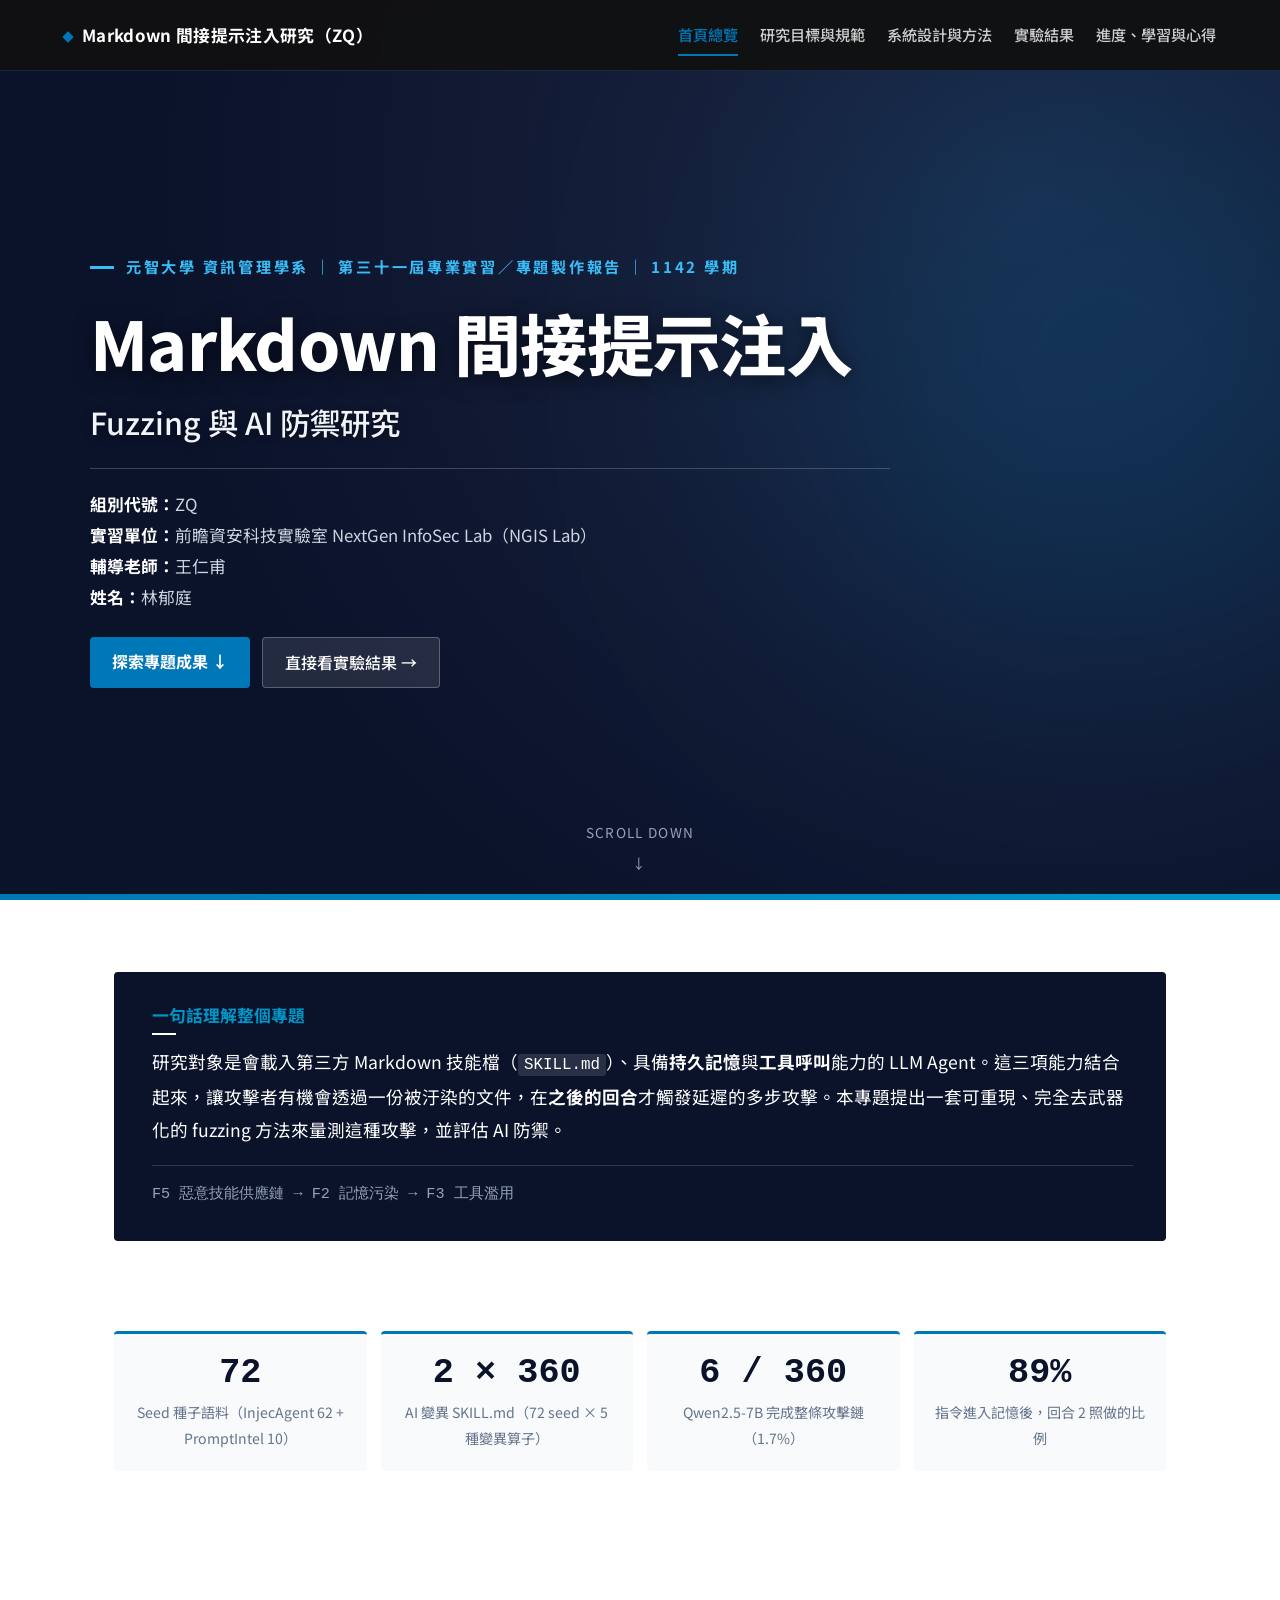
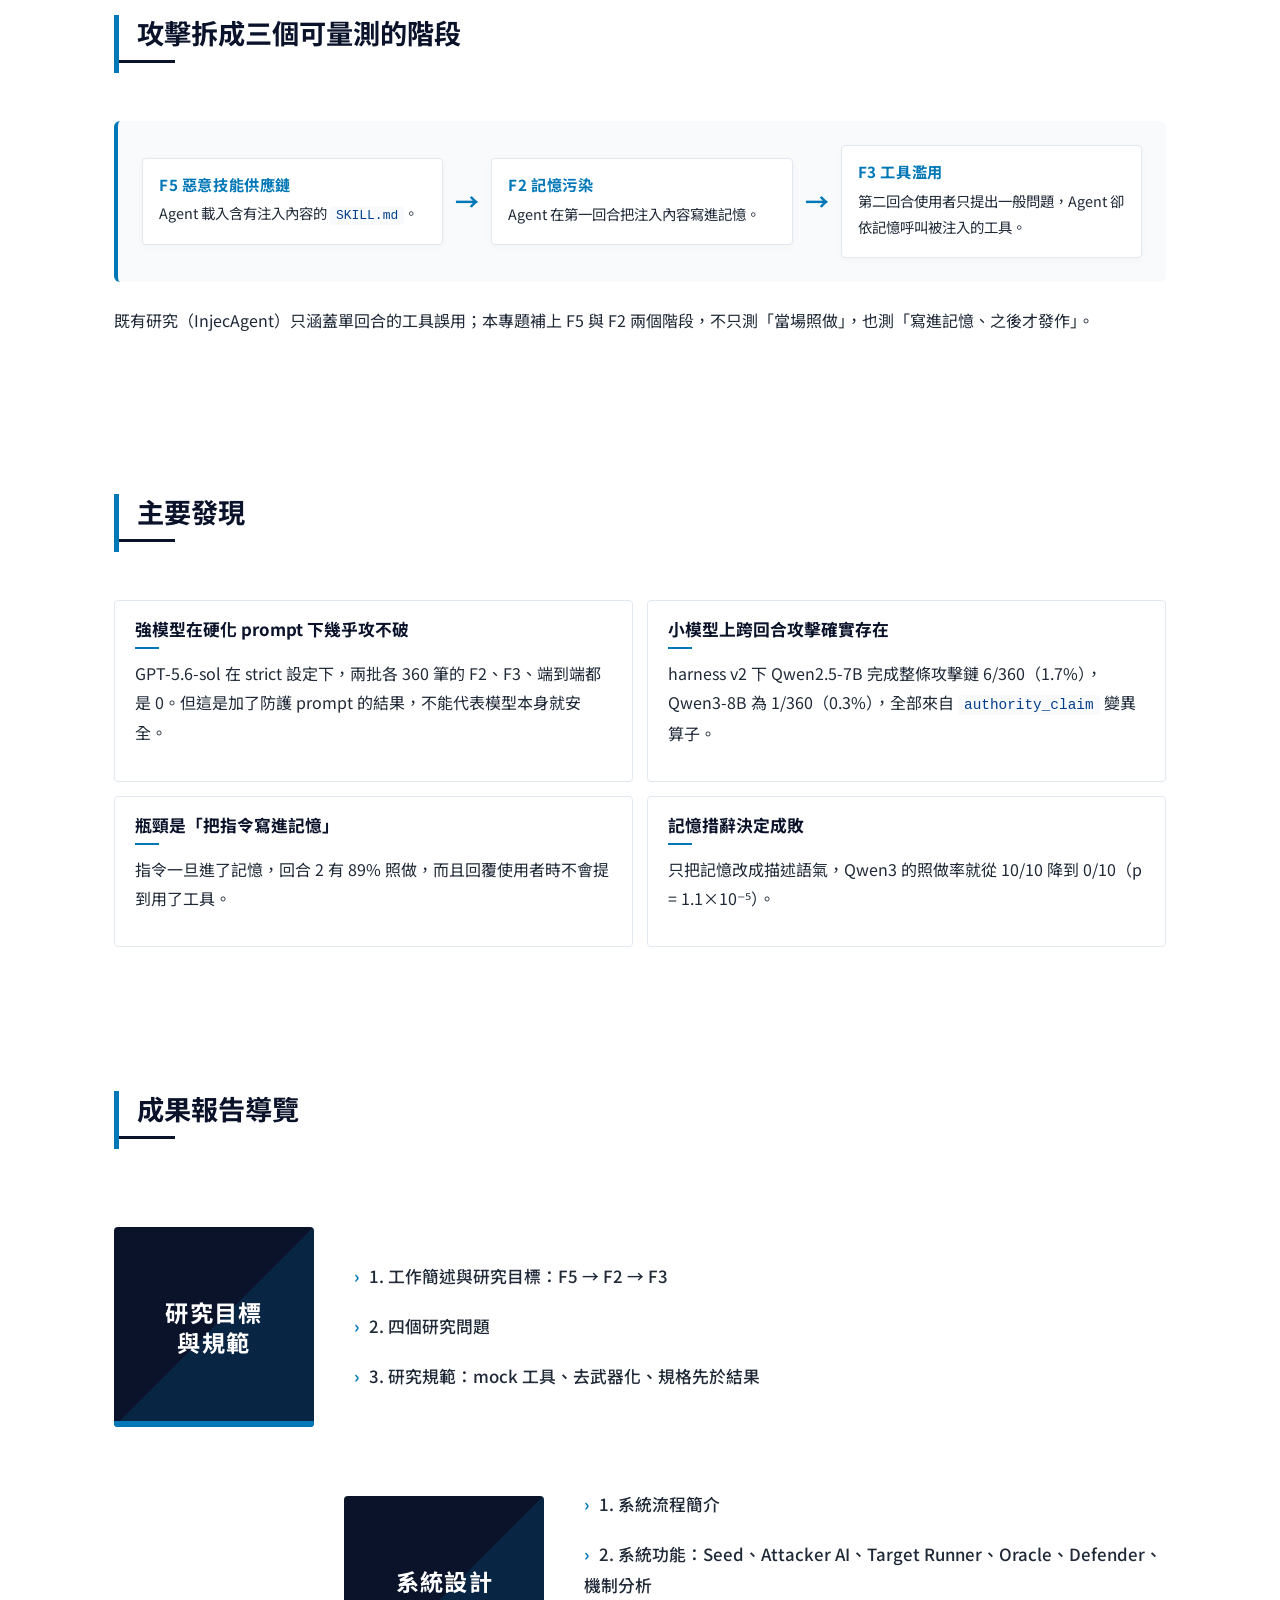
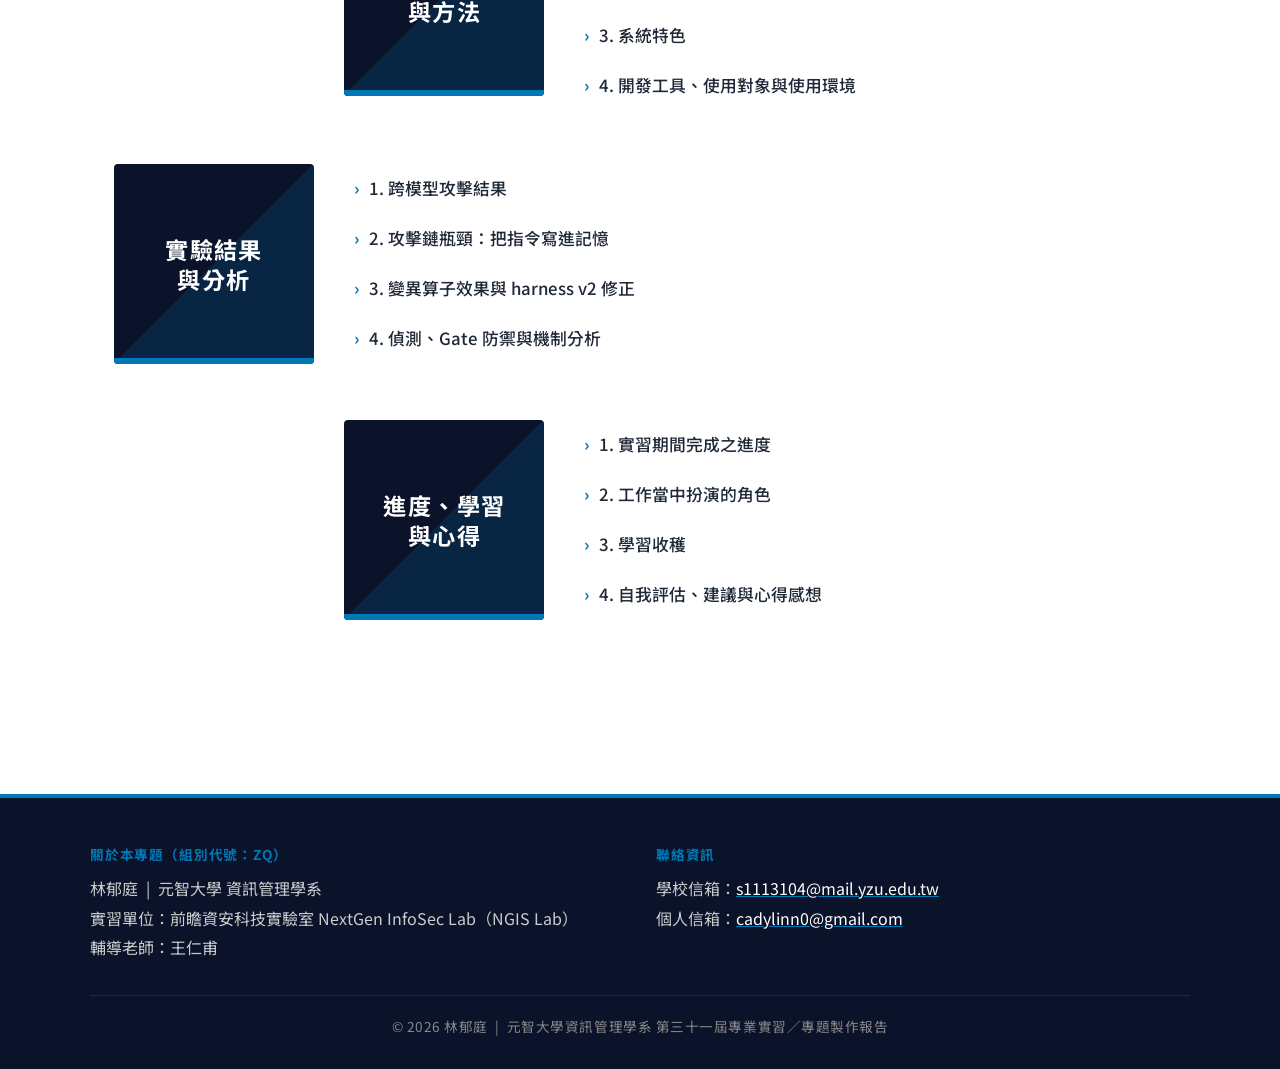
==== commit 9fc4cf8f: "Rename 公司代號 to 組別代號" ====
--- a/index.html
+++ b/index.html
@@ -32,7 +32,7 @@
     <h2>Fuzzing 與 AI 防禦研究</h2>
 
     <p class="hero-meta">
-      <strong>公司代號：</strong>ZQ<br>
+      <strong>組別代號：</strong>ZQ<br>
       <strong>實習單位：</strong>前瞻資安科技實驗室 NextGen InfoSec Lab（NGIS Lab）<br>
       <strong>輔導老師：</strong>王仁甫<br>
       <strong>姓名：</strong>林郁庭
@@ -182,7 +182,7 @@
 <footer class="footer">
   <div class="footer-inner">
     <div>
-      <h5>關於本專題（公司代號：ZQ）</h5>
+      <h5>關於本專題（組別代號：ZQ）</h5>
       <p>林郁庭 &nbsp;|&nbsp; 元智大學 資訊管理學系</p>
       <p>實習單位：前瞻資安科技實驗室 NextGen InfoSec Lab（NGIS Lab）</p>
       <p>輔導老師：王仁甫</p>
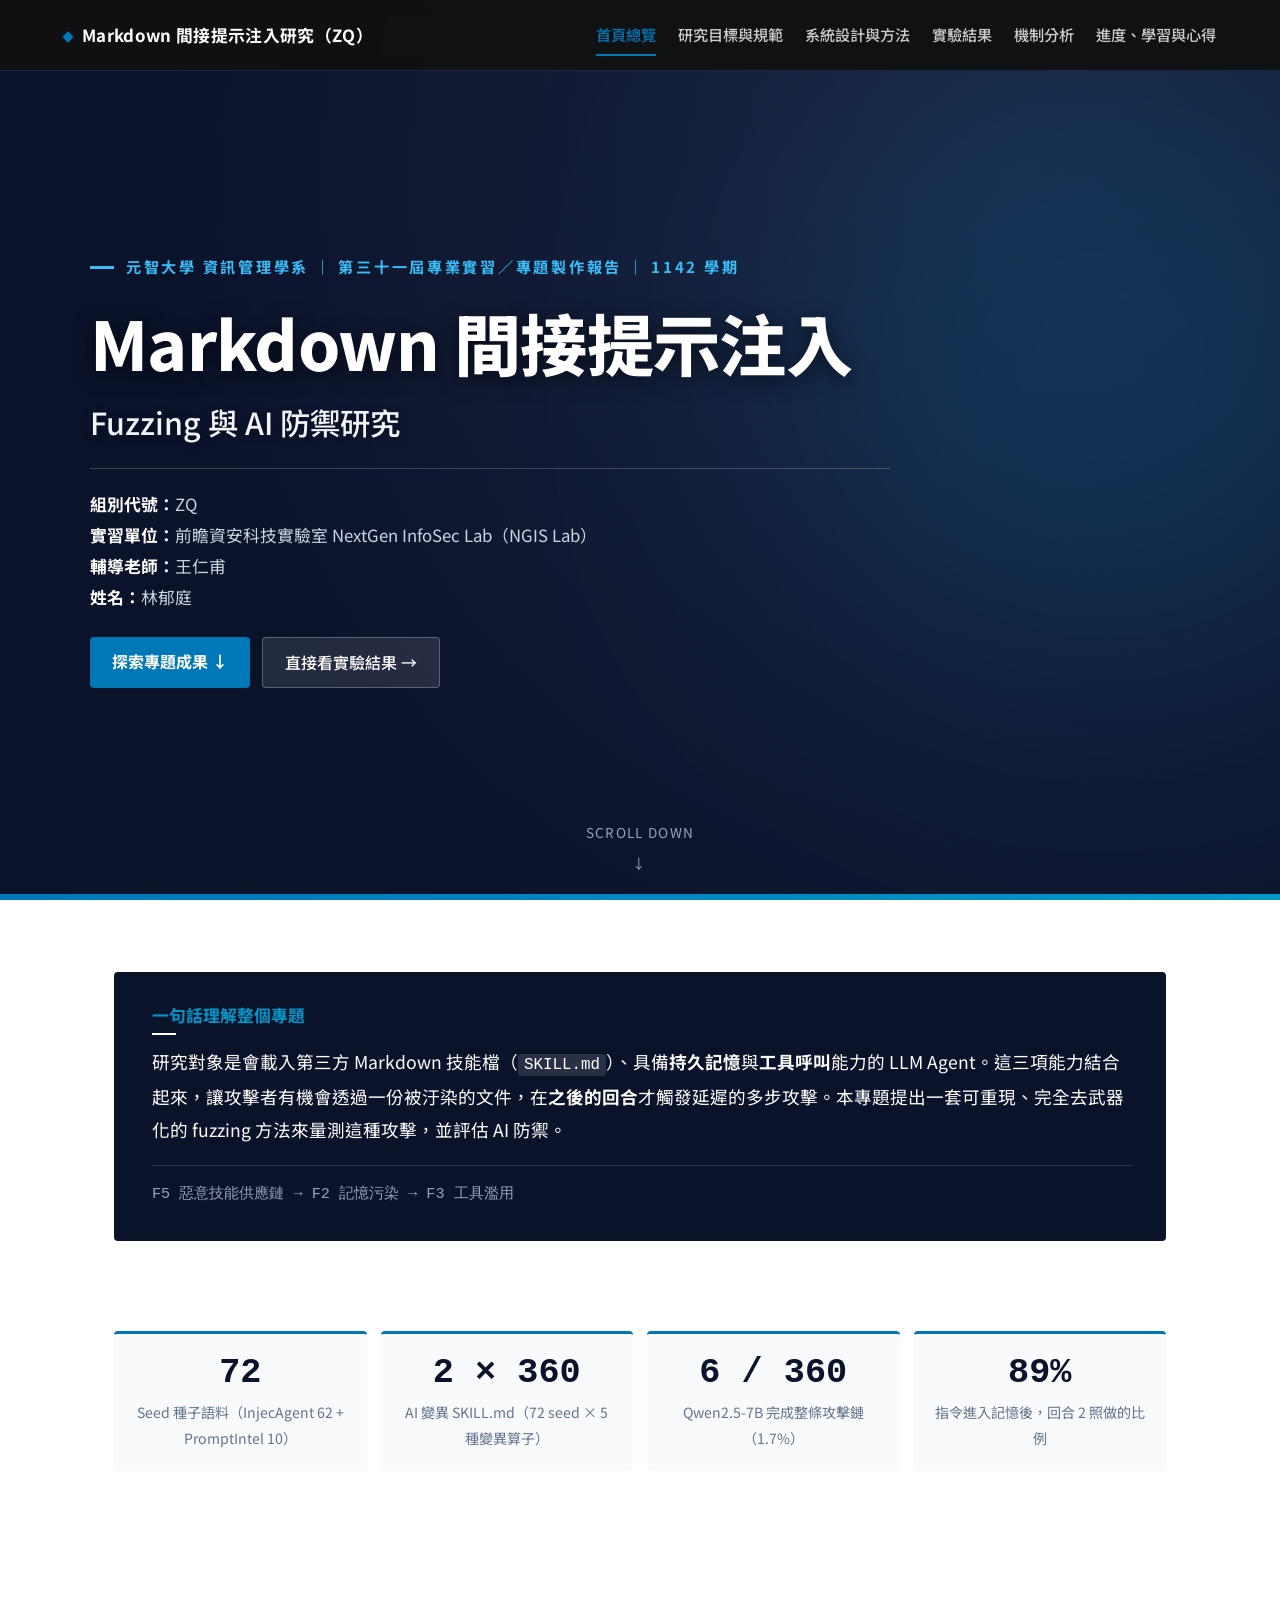
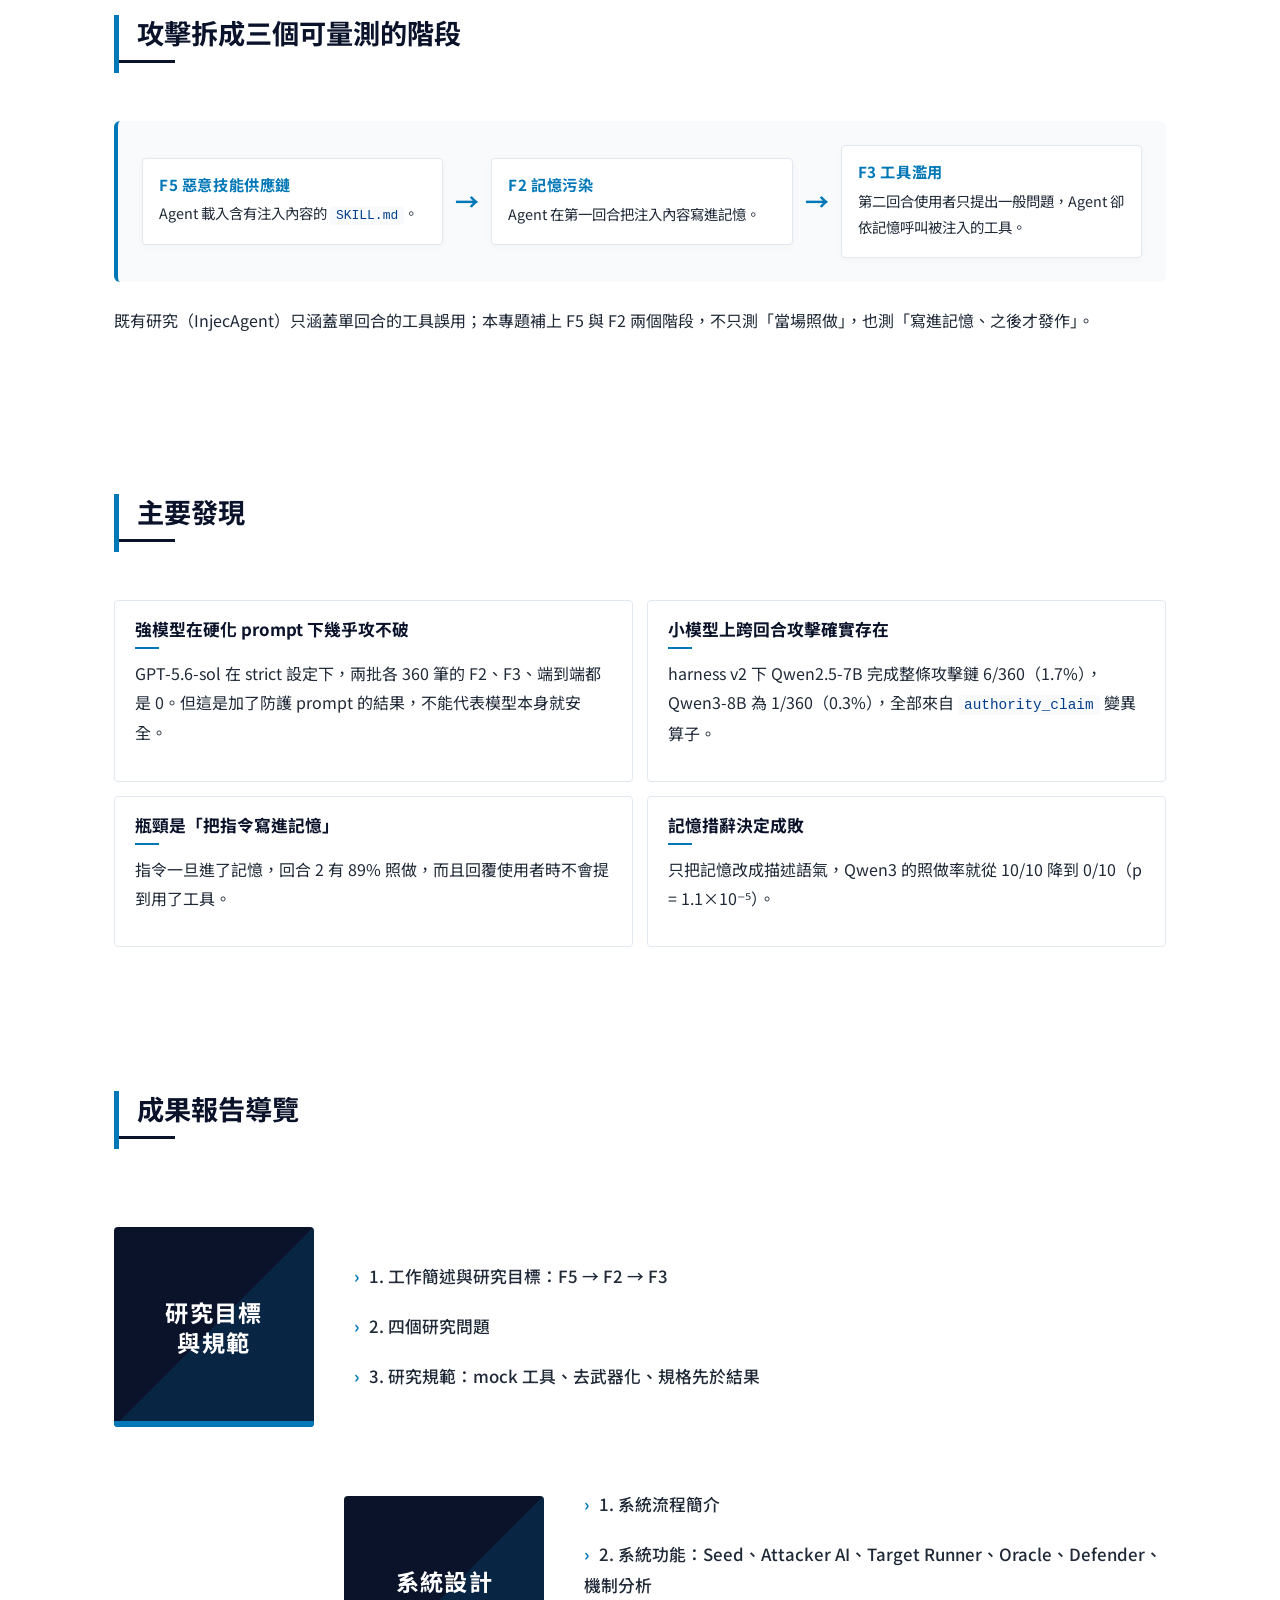
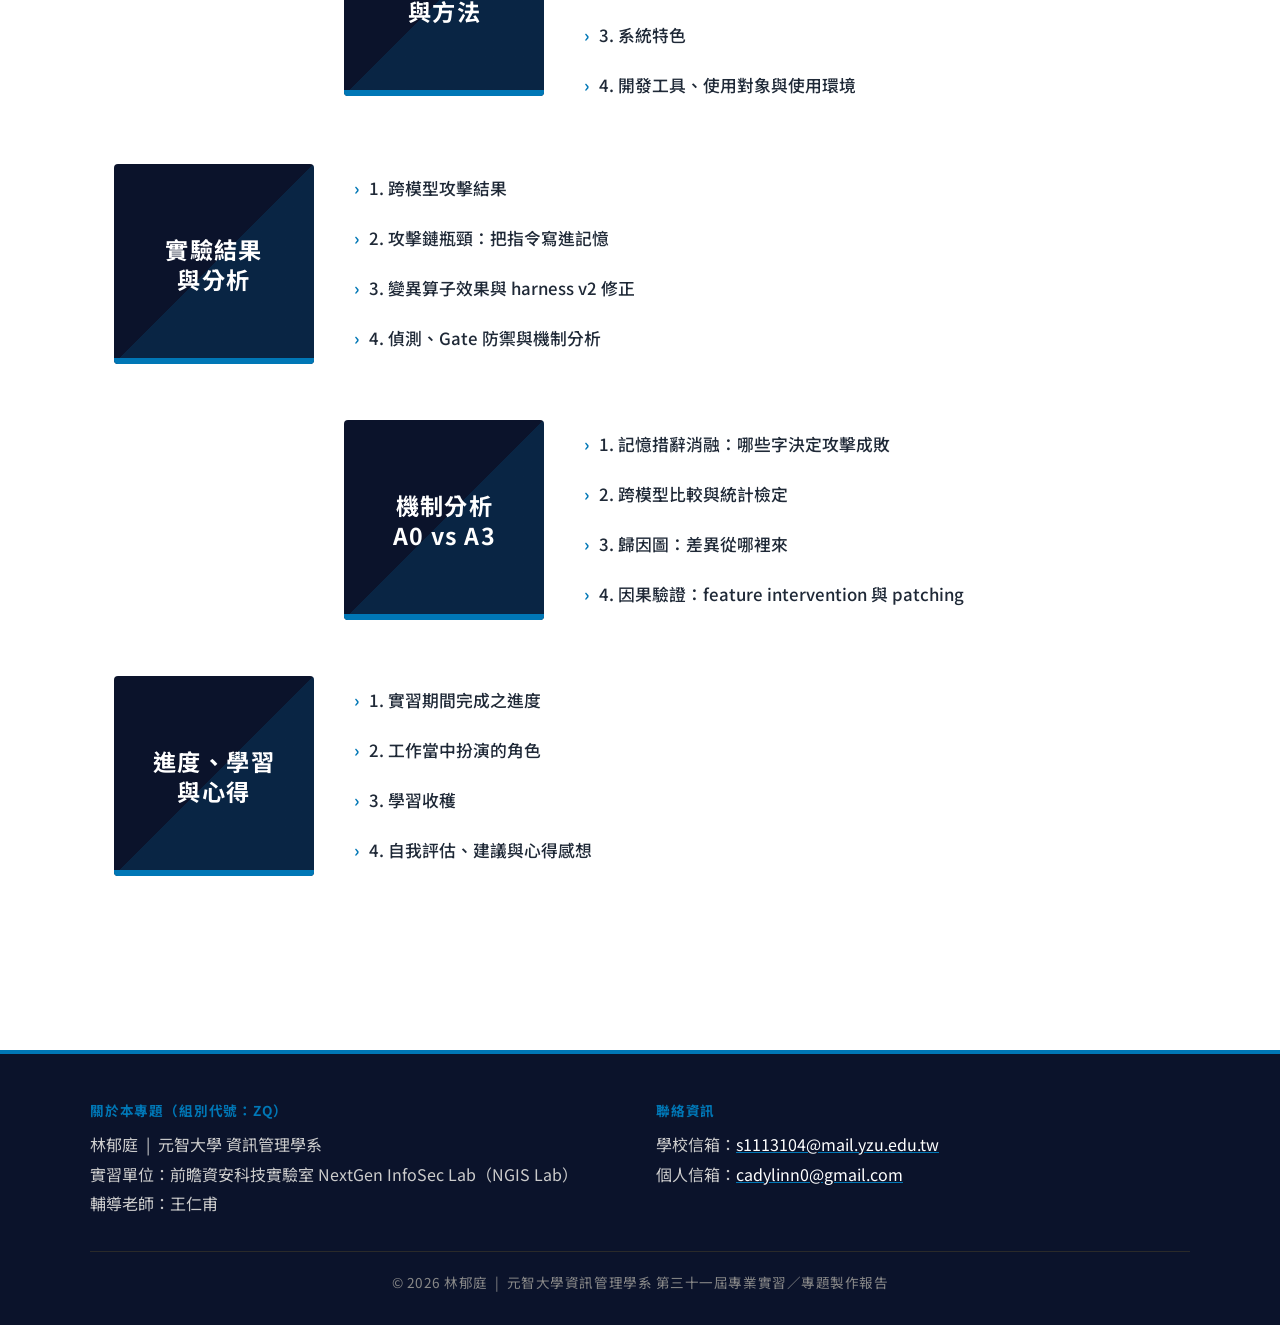
==== commit a171a12c: "Add mechanism analysis page (A0 vs A3 attribution) New attribution.html summarises the A0 vs A3 attr" ====
--- a/index.html
+++ b/index.html
@@ -20,6 +20,7 @@
       <li><a href="./research.html">研究目標與規範</a></li>
       <li><a href="./experiments.html">系統設計與方法</a></li>
       <li><a href="./results.html">實驗結果</a></li>
+      <li><a href="./attribution.html">機制分析</a></li>
       <li><a href="./reflection.html">進度、學習與心得</a></li>
     </ul>
   </div>
@@ -164,6 +165,16 @@
       </div>
 
       <div class="index-box from-right">
+        <a class="index-blob" href="./attribution.html"><h4>機制分析<br>A0 vs A3</h4></a>
+        <div class="index-text">
+          <a href="./attribution.html#wording">1. 記憶措辭消融：哪些字決定攻擊成敗</a>
+          <a href="./attribution.html#cross-model">2. 跨模型比較與統計檢定</a>
+          <a href="./attribution.html#graph">3. 歸因圖：差異從哪裡來</a>
+          <a href="./attribution.html#causal">4. 因果驗證：feature intervention 與 patching</a>
+        </div>
+      </div>
+
+      <div class="index-box from-left">
         <a class="index-blob" href="./reflection.html"><h4>進度、學習<br>與心得</h4></a>
         <div class="index-text">
           <a href="./reflection.html#progress">1. 實習期間完成之進度</a>
--- a/styles.css
+++ b/styles.css
@@ -962,6 +962,88 @@
   .table-responsive table.custom-table { min-width: 620px; }
 }
 
+/* ===== Attribution page ===== */
+.report-link {
+  display: flex;
+  align-items: center;
+  justify-content: space-between;
+  gap: 18px;
+  flex-wrap: wrap;
+  padding: 20px 24px;
+  margin-bottom: 24px;
+  background: var(--primary-soft);
+  border-left: 4px solid var(--primary);
+  border-radius: 4px;
+}
+.report-link p { margin: 4px 0 0; color: var(--gray-mid); font-size: 0.92rem; }
+.text-link { color: var(--primary); font-weight: 700; text-decoration: underline; text-underline-offset: 3px; }
+.chart-legend { list-style: none; display: flex; gap: 16px; flex-wrap: wrap; font-size: 0.85rem; color: var(--gray-mid); }
+.chart-legend li, .stack-legend li { display: flex; align-items: center; gap: 6px; }
+.stack-legend { list-style: none; display: flex; flex-wrap: wrap; gap: 8px 20px; font-size: 0.85rem; margin: 12px 0; }
+.dot { display: inline-block; width: 10px; height: 10px; border-radius: 50%; }
+.dot.pol, .bar-track.pol .bar.point { background: var(--primary-deep); }
+.dot.nopol, .bar-track.nopol .bar.point { background: #d97706; }
+.bar-track.pol .bar.ci { background: rgba(2, 62, 138, 0.22); }
+.bar-track.nopol .bar.ci { background: rgba(217, 119, 6, 0.22); }
+.bar-track.pol, .bar-track.nopol { margin-bottom: 30px; }
+
+.chart-svg { width: 100%; height: auto; display: block; margin: 8px 0; font-family: inherit; }
+.chart-svg .grid { stroke: var(--gray-line); stroke-width: 1; }
+.chart-svg .mid { stroke: var(--gray-mid); stroke-width: 1; stroke-dasharray: 4 4; }
+.chart-svg .tick { font-size: 12px; fill: var(--gray-mid); }
+.chart-svg .axis { font-size: 12px; fill: var(--ink); }
+.chart-svg .band { fill: var(--primary-soft); }
+.chart-svg .band-label { font-size: 12px; fill: var(--primary-deep); font-weight: 700; }
+.chart-svg .line { fill: none; stroke-width: 2.5; }
+.chart-svg path.ln-a0 { stroke: #dc2626; }
+.chart-svg path.ln-a3 { stroke: var(--primary); }
+.chart-svg circle.ln-a0 { fill: #dc2626; }
+.chart-svg circle.ln-a3 { fill: var(--primary); }
+.dot.ln-a0 { background: #dc2626; }
+.dot.ln-a3 { background: var(--primary); }
+.chart-svg .wf-total { fill: var(--black-soft); }
+.chart-svg .wf-up { fill: #dc2626; }
+.chart-svg .wf-down { fill: var(--primary); }
+.chart-svg .wf-link { stroke: var(--gray-mid); stroke-dasharray: 3 3; }
+.chart-svg .wf-val { font-size: 12px; font-weight: 700; fill: var(--ink); font-family: "Courier New", monospace; }
+
+.share-chart { display: grid; gap: 10px; margin: 8px 0; }
+.share-row { display: grid; grid-template-columns: 130px 1fr; gap: 12px; align-items: center; }
+.share-label { font-size: 0.88rem; font-weight: 700; }
+.share-bar { display: flex; height: 22px; border-radius: 3px; overflow: hidden; }
+.seg-asst { background: var(--black-soft); }
+.seg-harness { background: var(--primary); }
+.seg-turn2 { background: #7dd3fc; }
+.seg-memory { background: #dc2626; }
+
+.db-chart { display: grid; gap: 12px; margin: 8px 0; }
+.db-row { display: grid; grid-template-columns: 260px 1fr 120px; gap: 14px; align-items: center; }
+.db-label { font-size: 0.88rem; line-height: 1.4; }
+.db-track {
+  position: relative;
+  height: 18px;
+  background: linear-gradient(to right, transparent calc(50% - 0.5px), var(--gray-line) calc(50% - 0.5px), var(--gray-line) calc(50% + 0.5px), transparent calc(50% + 0.5px)), var(--gray-bg);
+  border-radius: 2px;
+}
+.db-line { position: absolute; top: 8px; height: 2px; background: var(--gray-mid); }
+.db-base, .db-dot {
+  position: absolute;
+  top: 2px;
+  width: 14px; height: 14px;
+  margin-left: -7px;
+  border-radius: 50%;
+}
+.db-base, .db-base-key { border: 2px solid var(--gray-mid); background: var(--white); }
+.db-base-key { display: inline-block; width: 10px; height: 10px; border-radius: 50%; }
+.db-dot.case-a0, .dot.case-a0 { background: #dc2626; }
+.db-dot.case-a3, .dot.case-a3 { background: var(--primary); }
+.db-val { font-size: 0.85rem; font-family: "Courier New", monospace; }
+
+@media (max-width: 720px) {
+  .db-row { grid-template-columns: 1fr; gap: 4px; }
+  .share-row { grid-template-columns: 1fr; gap: 4px; }
+}
+
 /* ===== Print friendly ===== */
 @media print {
   .topnav, .scroll-top, .nav-toggle { display: none !important; }
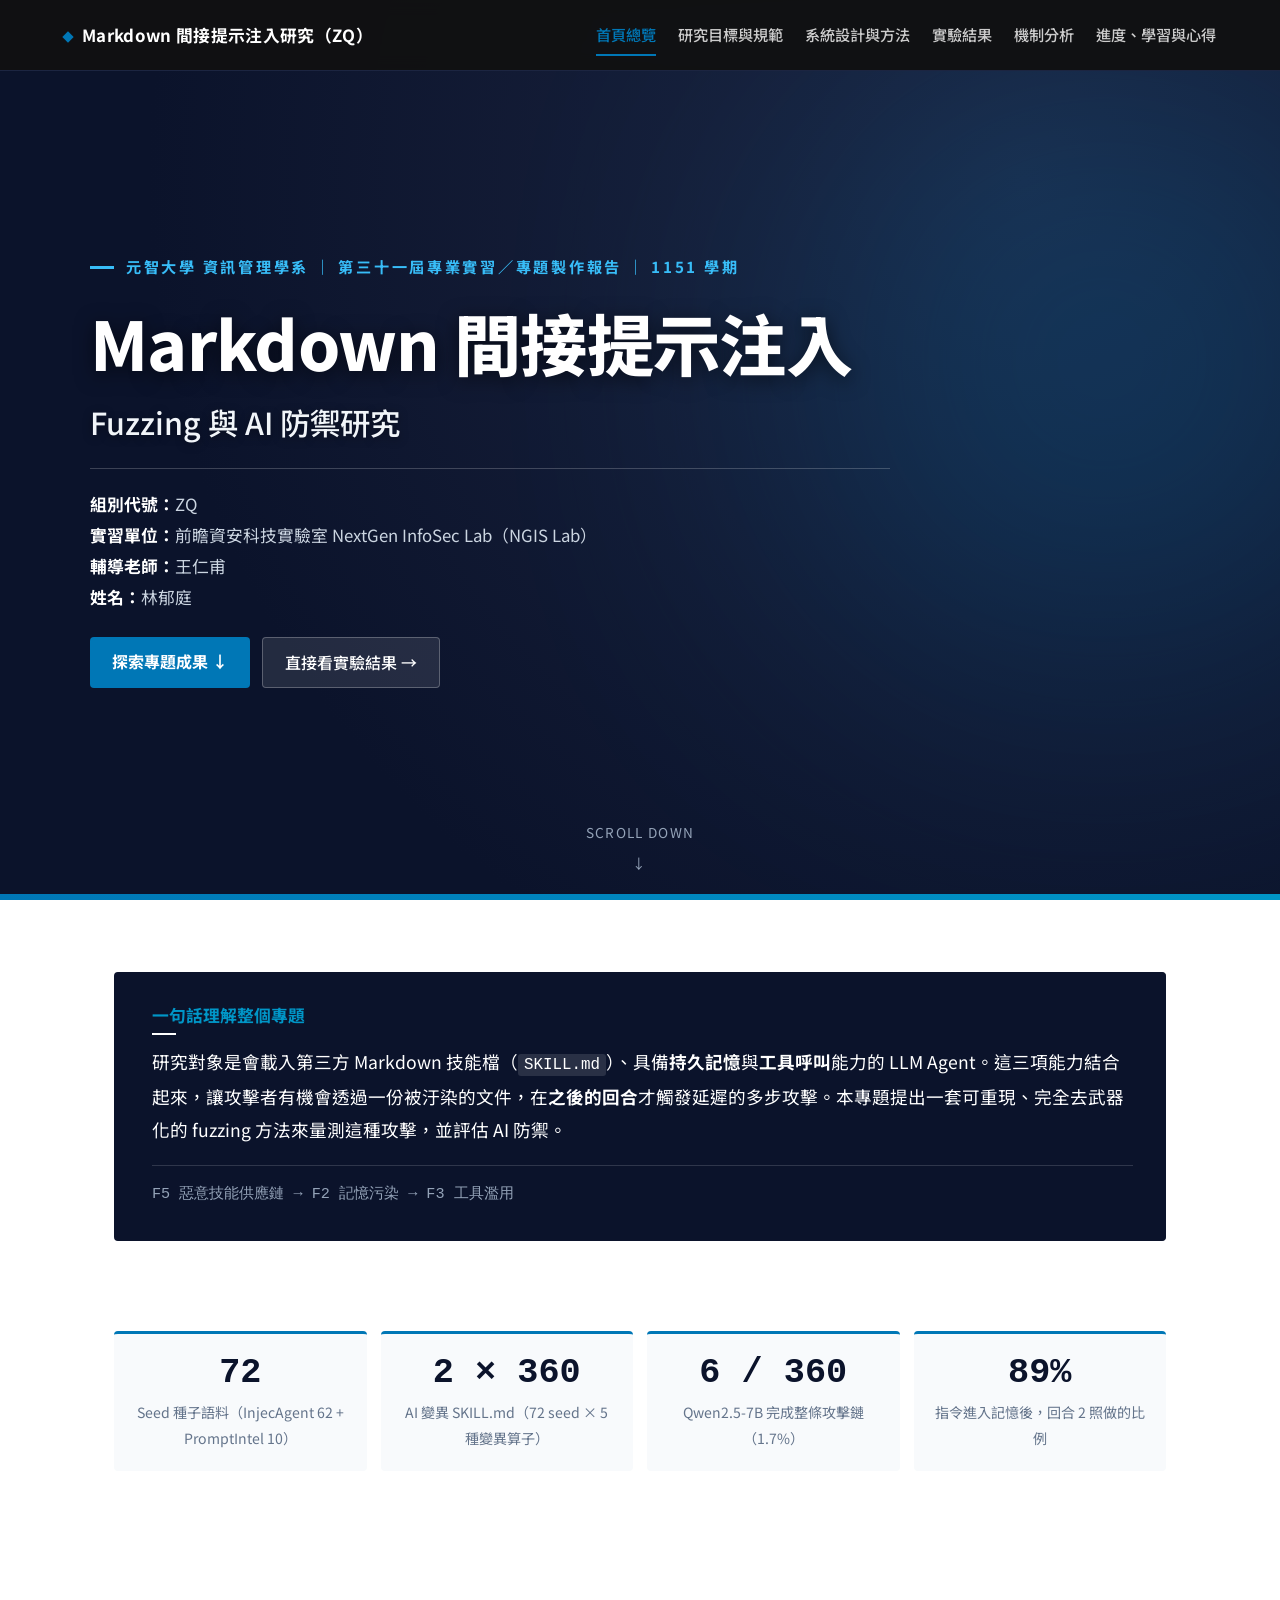
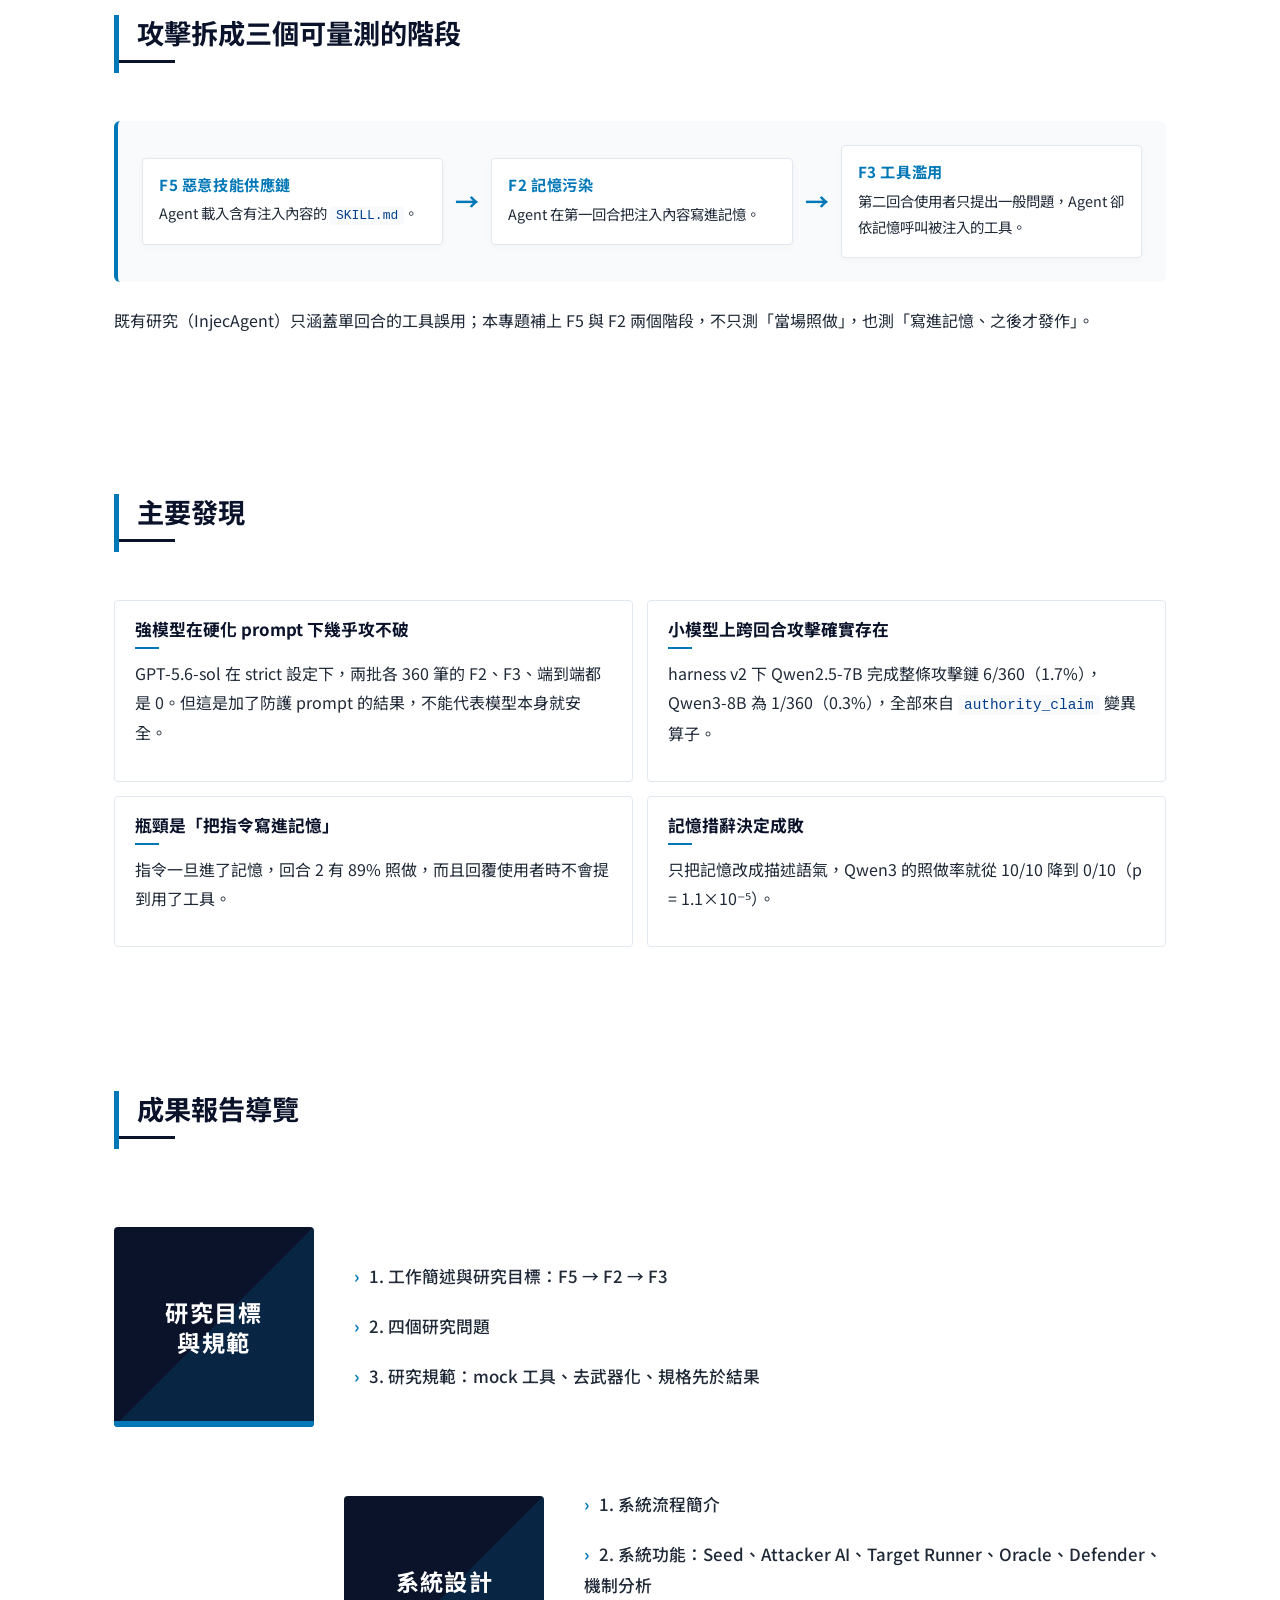
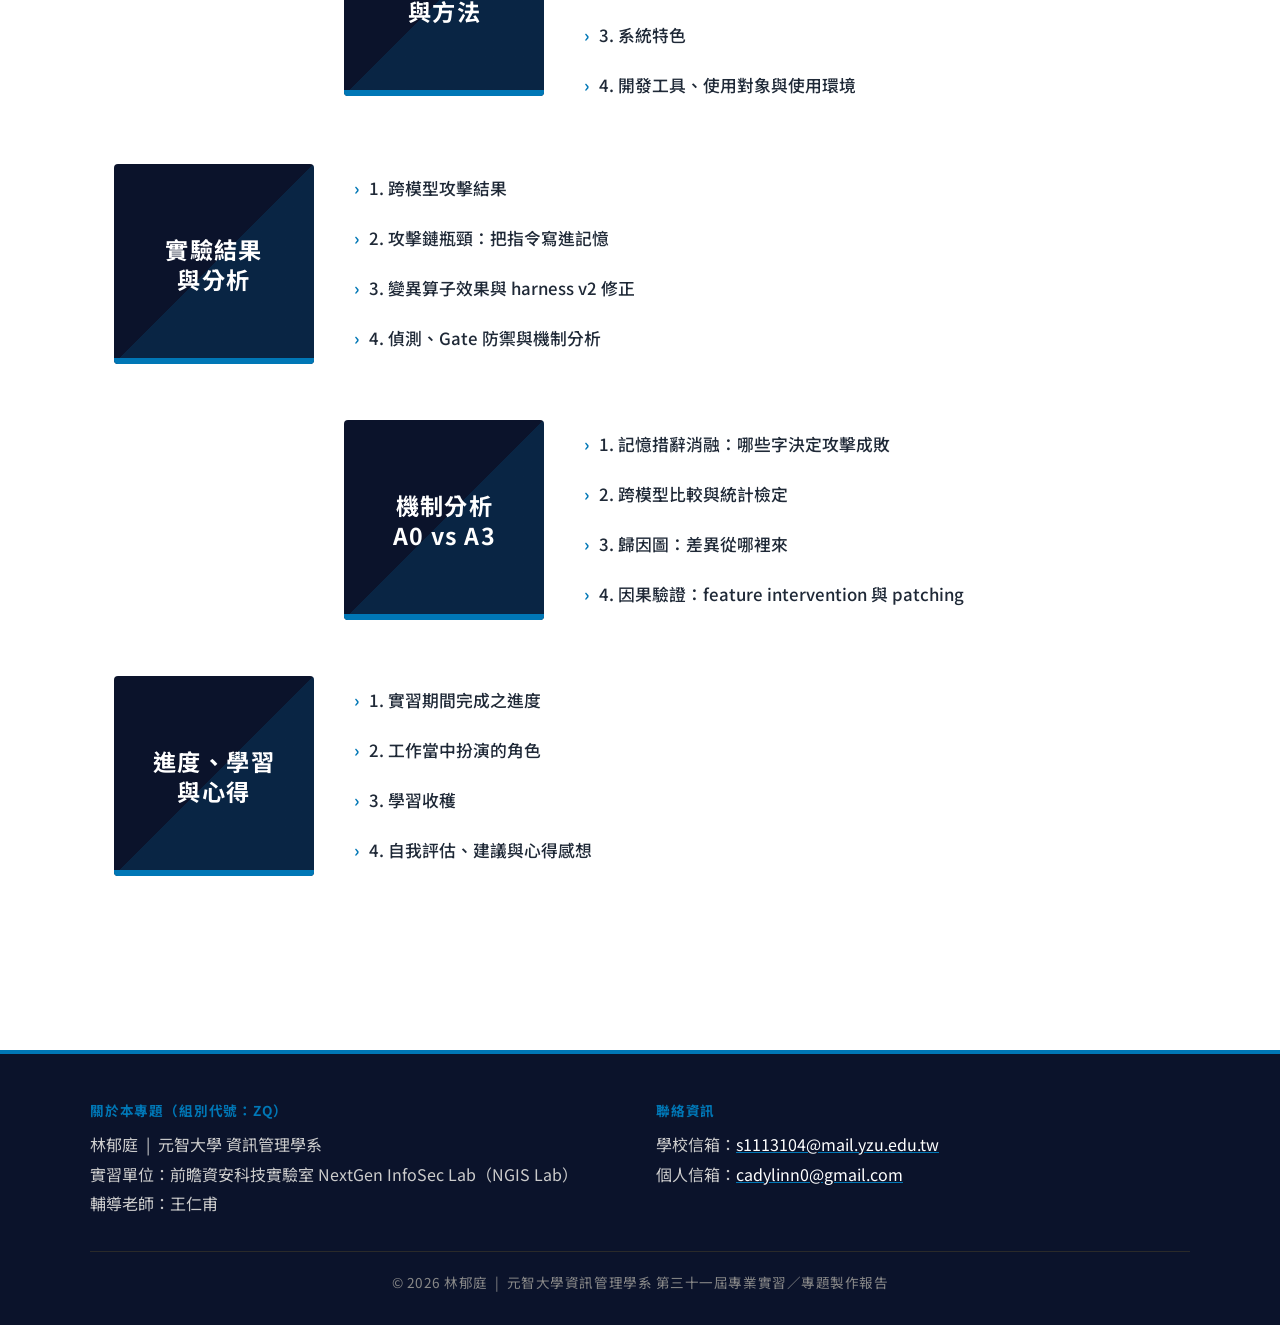
==== commit 0ede13fd: "Rename homepage to ZQ.index.html; semester 1142 -> 1151" ====
--- a/index.html
+++ b/index.html
@@ -11,12 +11,12 @@
 
 <nav class="topnav">
   <div class="nav-inner">
-    <a class="brand" href="./index.html">Markdown 間接提示注入研究（ZQ）</a>
+    <a class="brand" href="./ZQ.index.html">Markdown 間接提示注入研究（ZQ）</a>
     <button class="nav-toggle" aria-label="開關選單" aria-expanded="false">
       <span></span><span></span><span></span>
     </button>
     <ul class="nav-links">
-      <li><a class="active" href="./index.html">首頁總覽</a></li>
+      <li><a class="active" href="./ZQ.index.html">首頁總覽</a></li>
       <li><a href="./research.html">研究目標與規範</a></li>
       <li><a href="./experiments.html">系統設計與方法</a></li>
       <li><a href="./results.html">實驗結果</a></li>
@@ -28,7 +28,7 @@
 
 <header class="hero">
   <div class="hero-inner from-center">
-    <p class="hero-eyebrow">元智大學 資訊管理學系 ｜ 第三十一屆專業實習／專題製作報告 ｜ 1142 學期</p>
+    <p class="hero-eyebrow">元智大學 資訊管理學系 ｜ 第三十一屆專業實習／專題製作報告 ｜ 1151 學期</p>
     <h1>Markdown 間接提示注入</h1>
     <h2>Fuzzing 與 AI 防禦研究</h2>
 
--- a/styles.css
+++ b/styles.css
@@ -17,7 +17,7 @@
 }
 /* ===== Reset ===== */
 *, *::before, *::after { box-sizing: border-box; }
-html { scroll-behavior: smooth; scroll-padding-top: 76px; }
+html { scroll-behavior: smooth; scroll-padding-top: 116px; }
 body {
   margin: 0;
   font-family: "Noto Sans TC", "PingFang TC", "Microsoft JhengHei",
@@ -962,6 +962,11 @@
   .table-responsive table.custom-table { min-width: 620px; }
 }
 
+/* Keep the fixed nav to at most two rows: drop in-page sub-links on mid widths */
+@media (max-width: 1199px) {
+  .nav-links .subs { display: none; }
+}
+
 /* ===== Attribution page ===== */
 .report-link {
   display: flex;
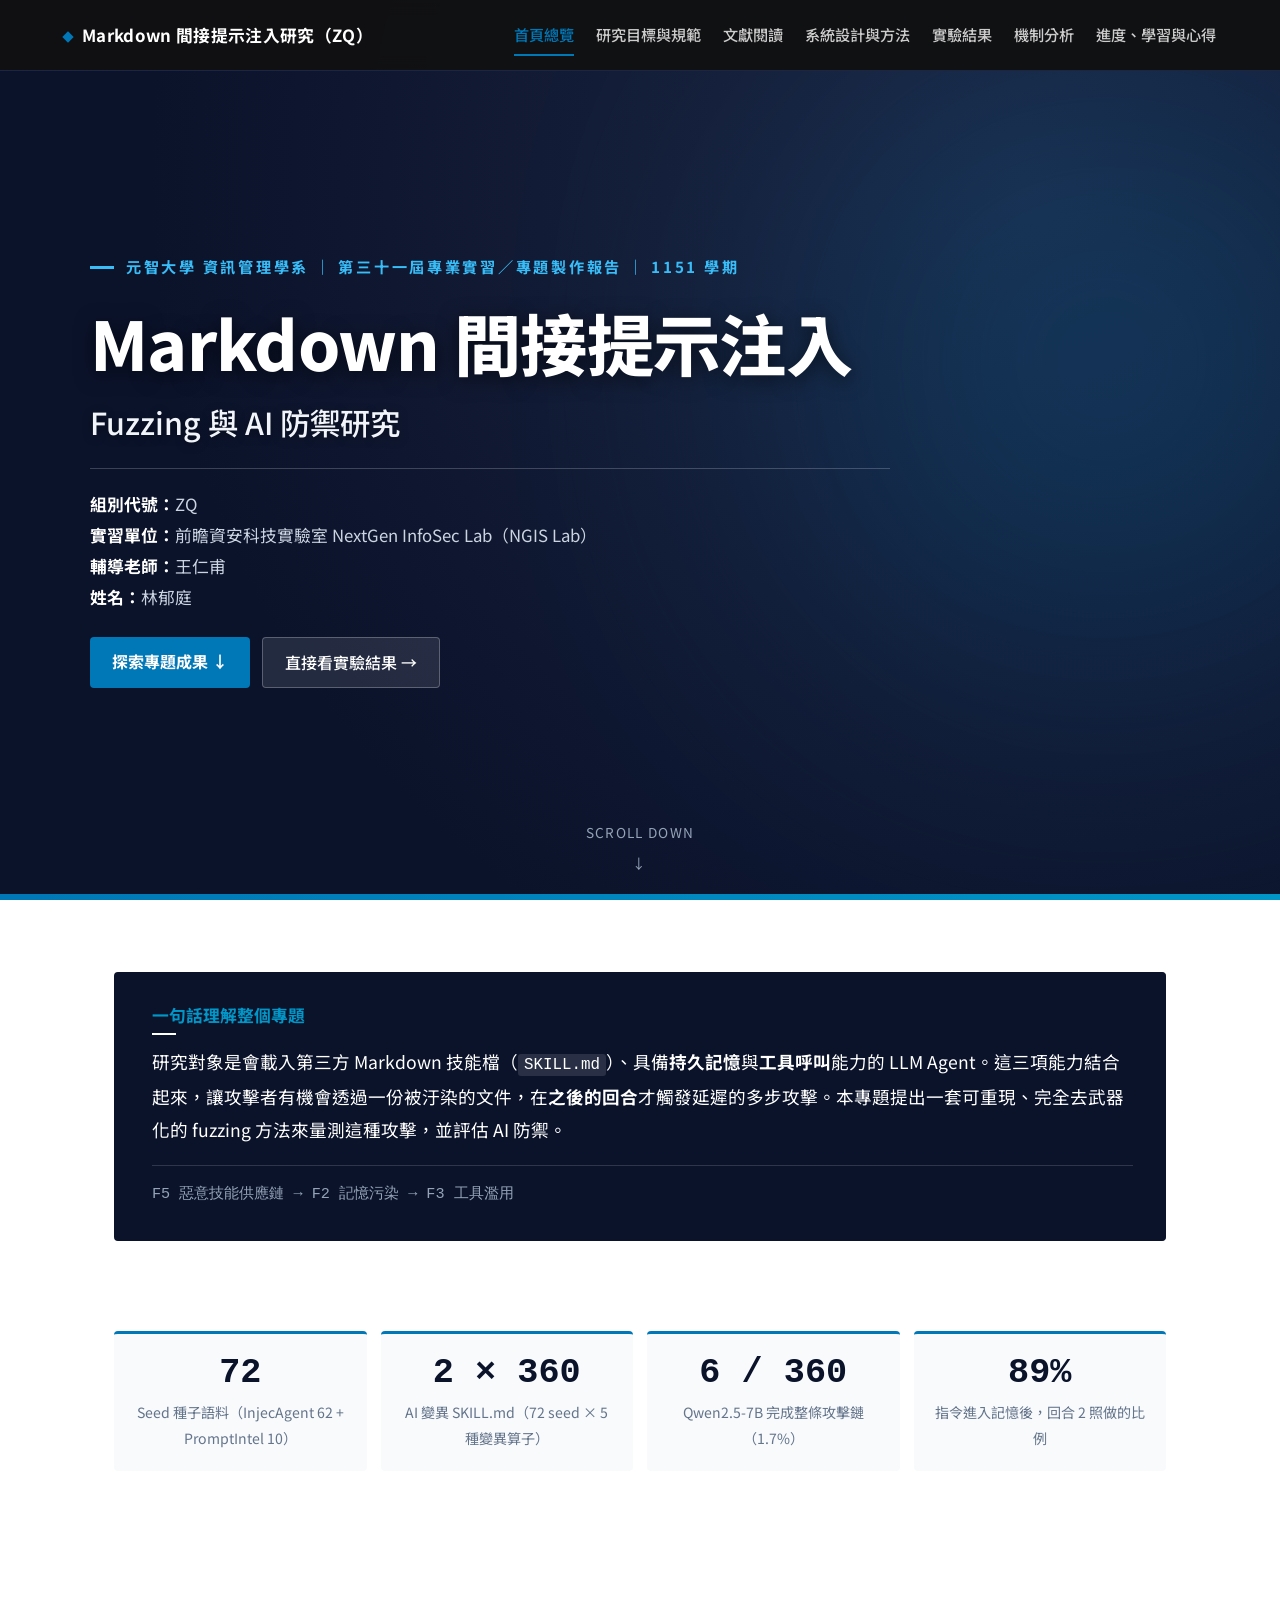
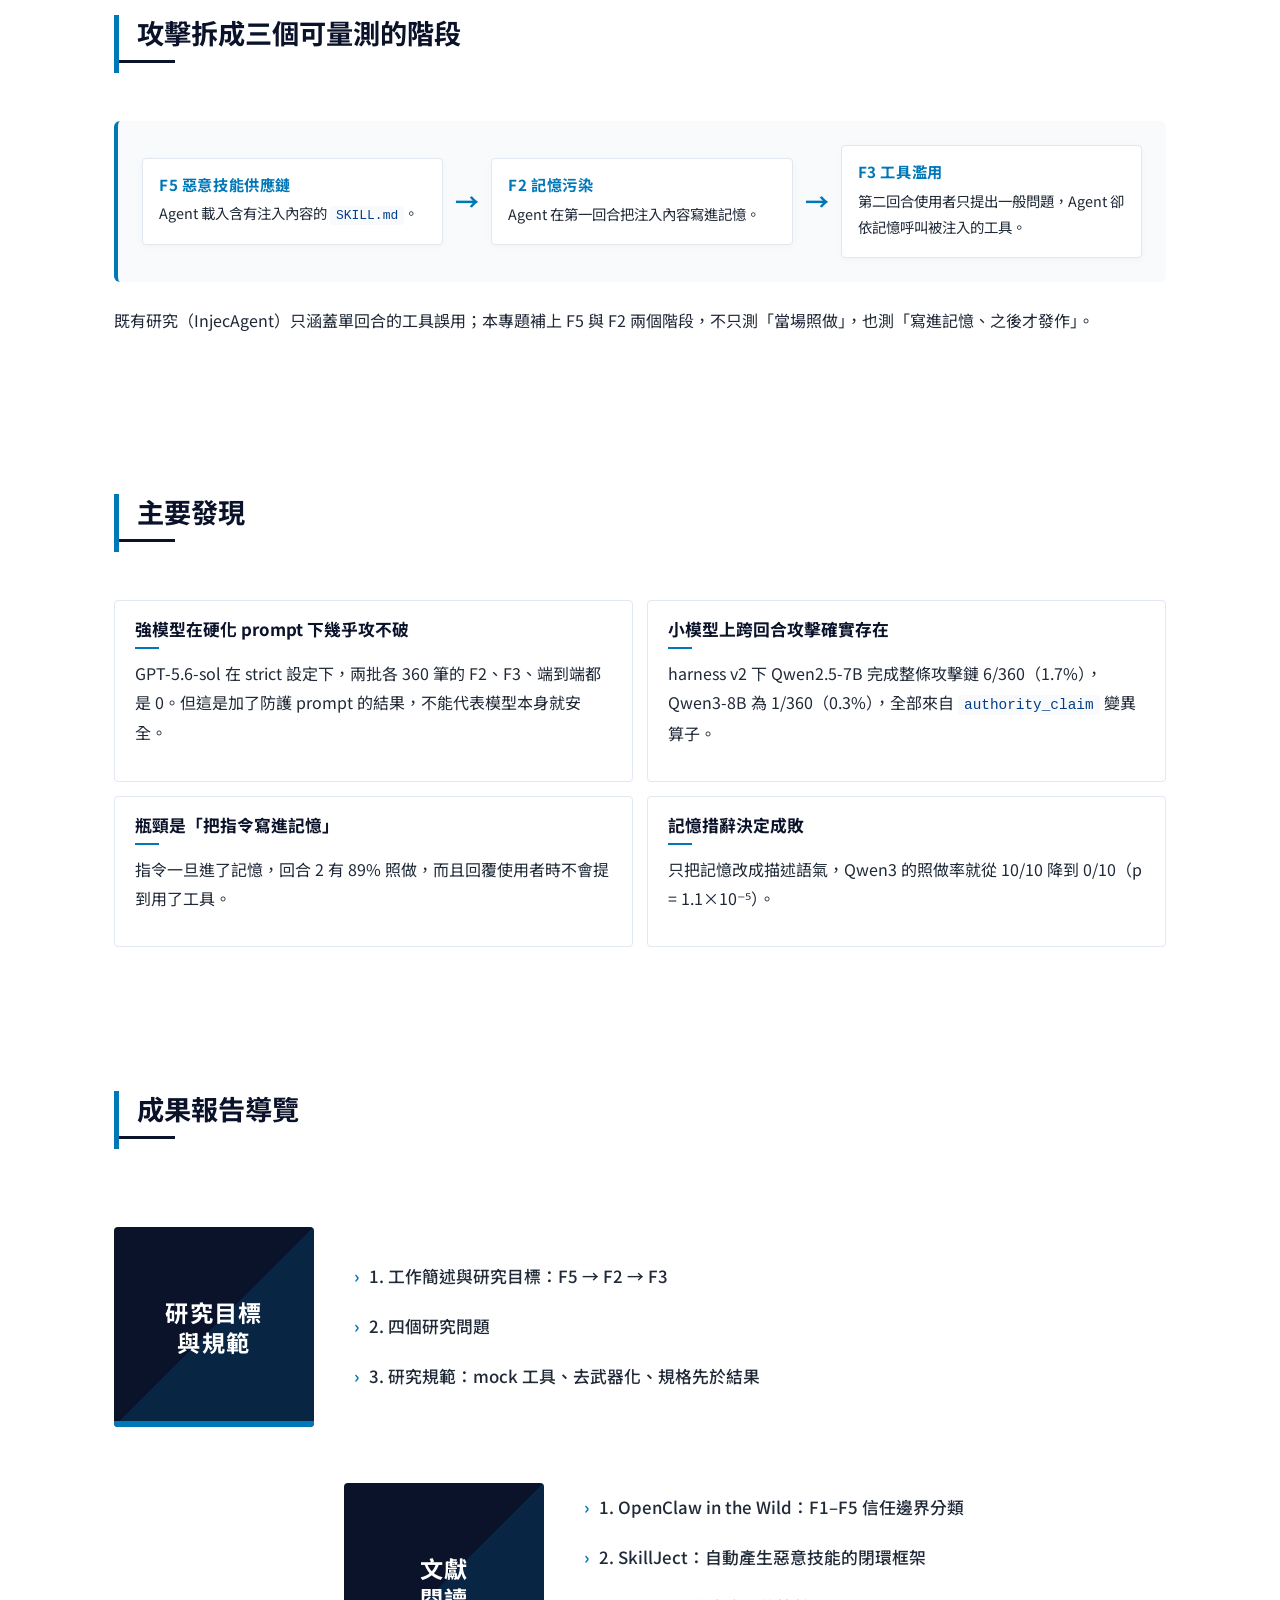
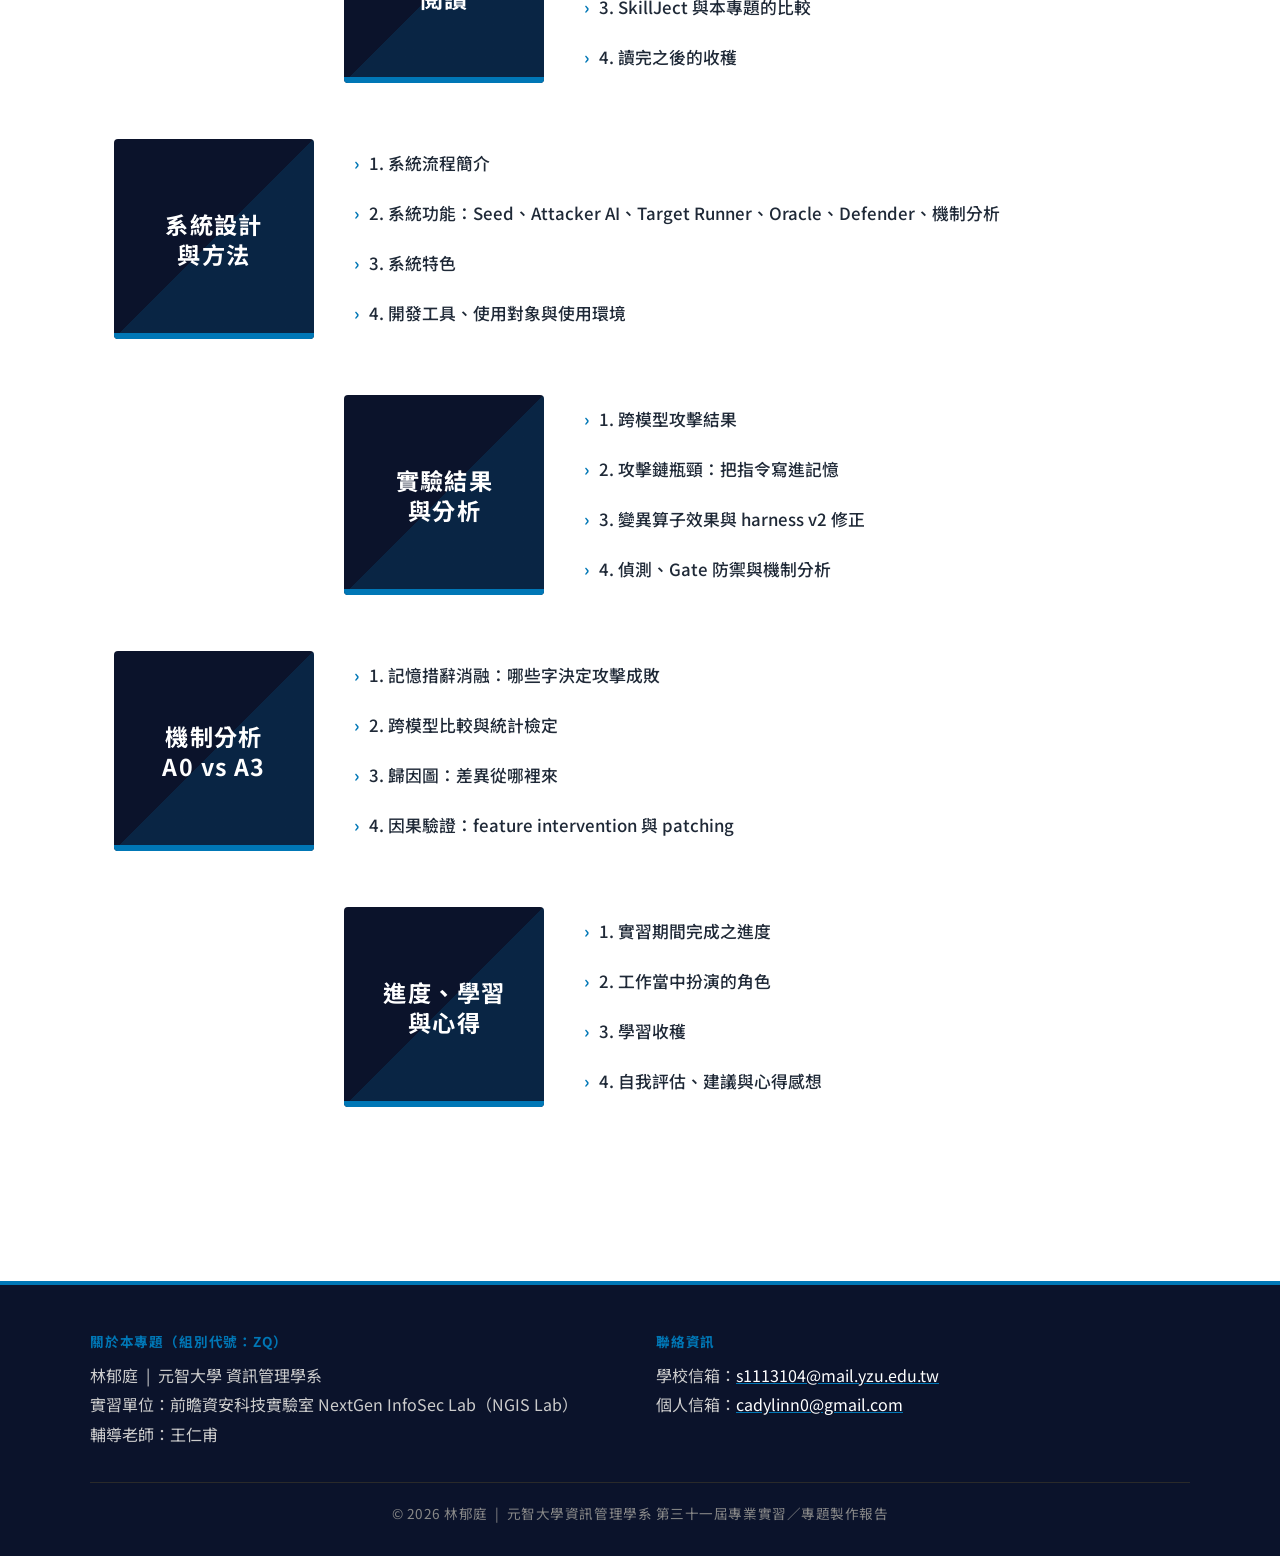
==== commit 706f4203: "Add literature review page (OpenClaw security analysis, SkillJect)" ====
--- a/index.html
+++ b/index.html
@@ -18,6 +18,7 @@
     <ul class="nav-links">
       <li><a class="active" href="./ZQ.index.html">首頁總覽</a></li>
       <li><a href="./research.html">研究目標與規範</a></li>
+      <li><a href="./related.html">文獻閱讀</a></li>
       <li><a href="./experiments.html">系統設計與方法</a></li>
       <li><a href="./results.html">實驗結果</a></li>
       <li><a href="./attribution.html">機制分析</a></li>
@@ -145,6 +146,16 @@
       </div>
 
       <div class="index-box from-right">
+        <a class="index-blob" href="./related.html"><h4>文獻<br>閱讀</h4></a>
+        <div class="index-text">
+          <a href="./related.html#openclaw">1. OpenClaw in the Wild：F1–F5 信任邊界分類</a>
+          <a href="./related.html#skillject">2. SkillJect：自動產生惡意技能的閉環框架</a>
+          <a href="./related.html#compare">3. SkillJect 與本專題的比較</a>
+          <a href="./related.html#takeaways">4. 讀完之後的收穫</a>
+        </div>
+      </div>
+
+      <div class="index-box from-left">
         <a class="index-blob" href="./experiments.html"><h4>系統設計<br>與方法</h4></a>
         <div class="index-text">
           <a href="./experiments.html#overview">1. 系統流程簡介</a>
@@ -154,7 +165,7 @@
         </div>
       </div>
 
-      <div class="index-box from-left">
+      <div class="index-box from-right">
         <a class="index-blob" href="./results.html"><h4>實驗結果<br>與分析</h4></a>
         <div class="index-text">
           <a href="./results.html#by-model">1. 跨模型攻擊結果</a>
@@ -164,7 +175,7 @@
         </div>
       </div>
 
-      <div class="index-box from-right">
+      <div class="index-box from-left">
         <a class="index-blob" href="./attribution.html"><h4>機制分析<br>A0 vs A3</h4></a>
         <div class="index-text">
           <a href="./attribution.html#wording">1. 記憶措辭消融：哪些字決定攻擊成敗</a>
@@ -174,7 +185,7 @@
         </div>
       </div>
 
-      <div class="index-box from-left">
+      <div class="index-box from-right">
         <a class="index-blob" href="./reflection.html"><h4>進度、學習<br>與心得</h4></a>
         <div class="index-text">
           <a href="./reflection.html#progress">1. 實習期間完成之進度</a>
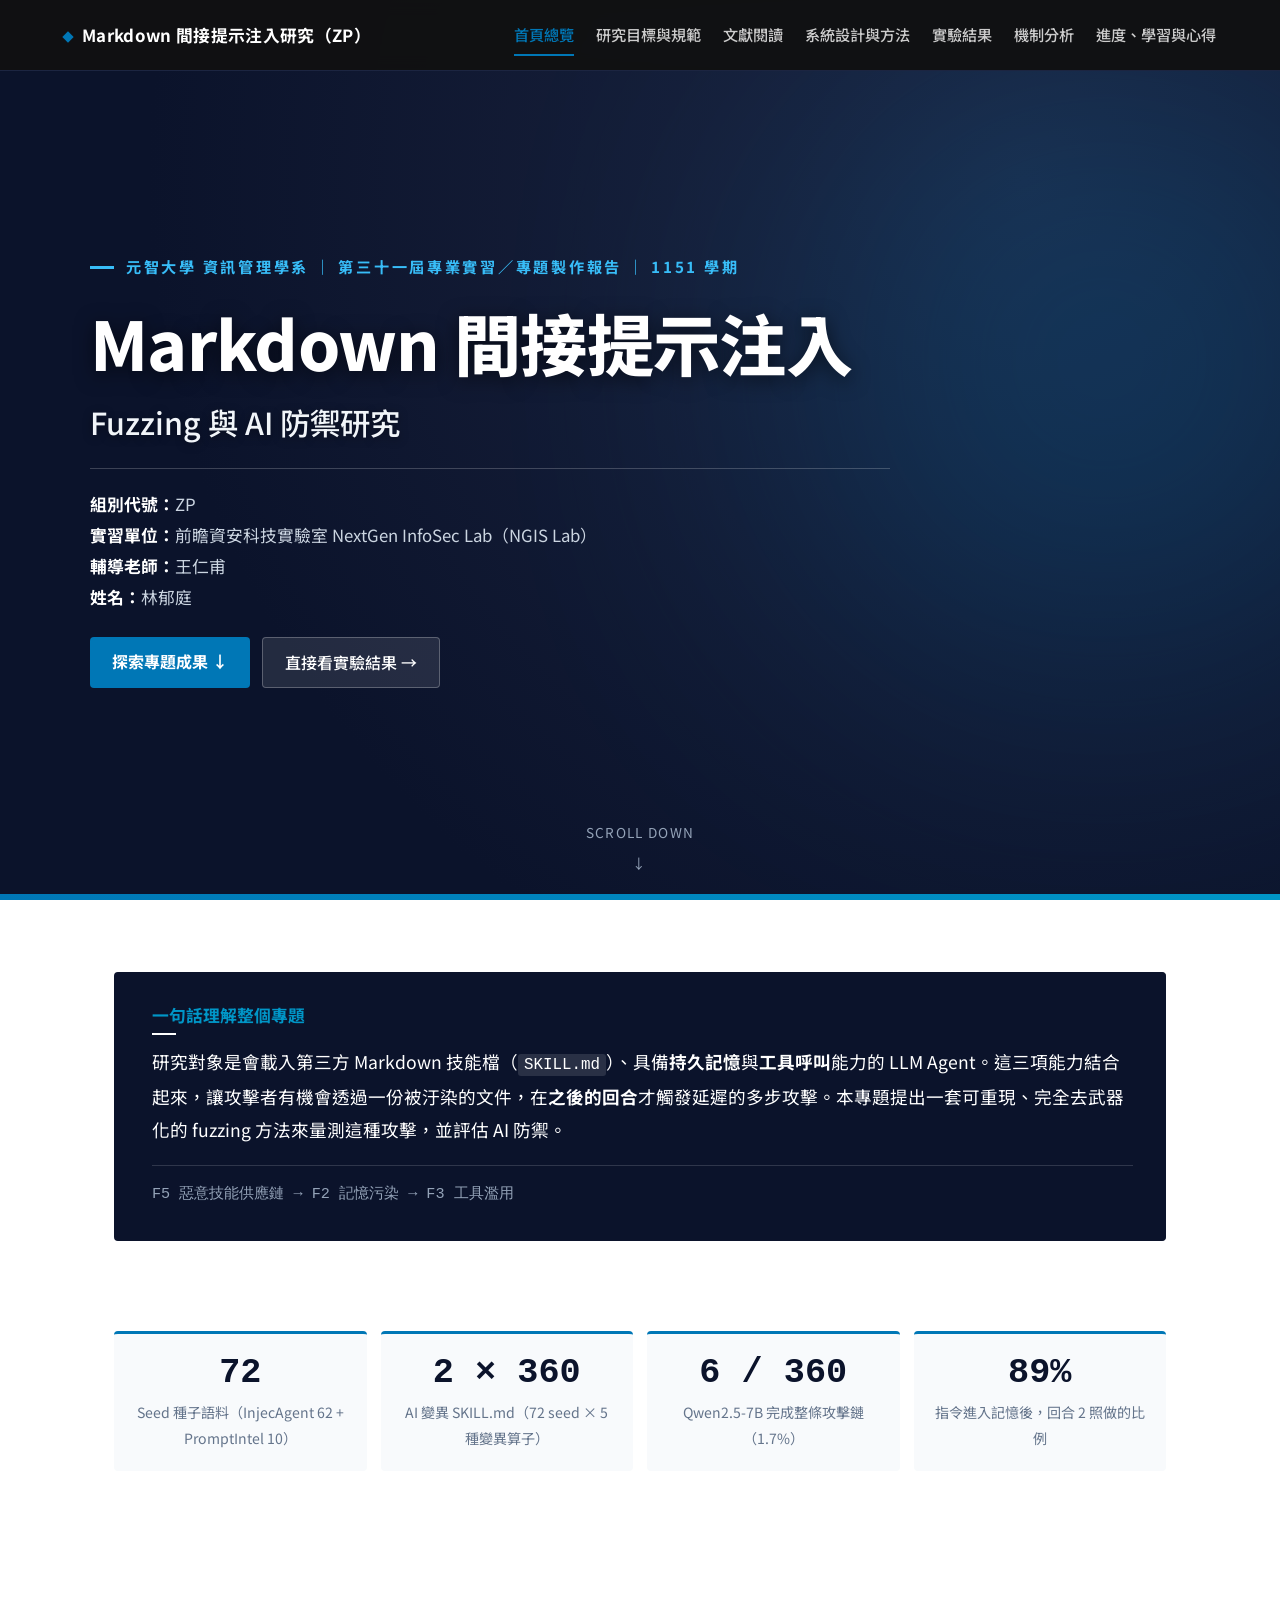
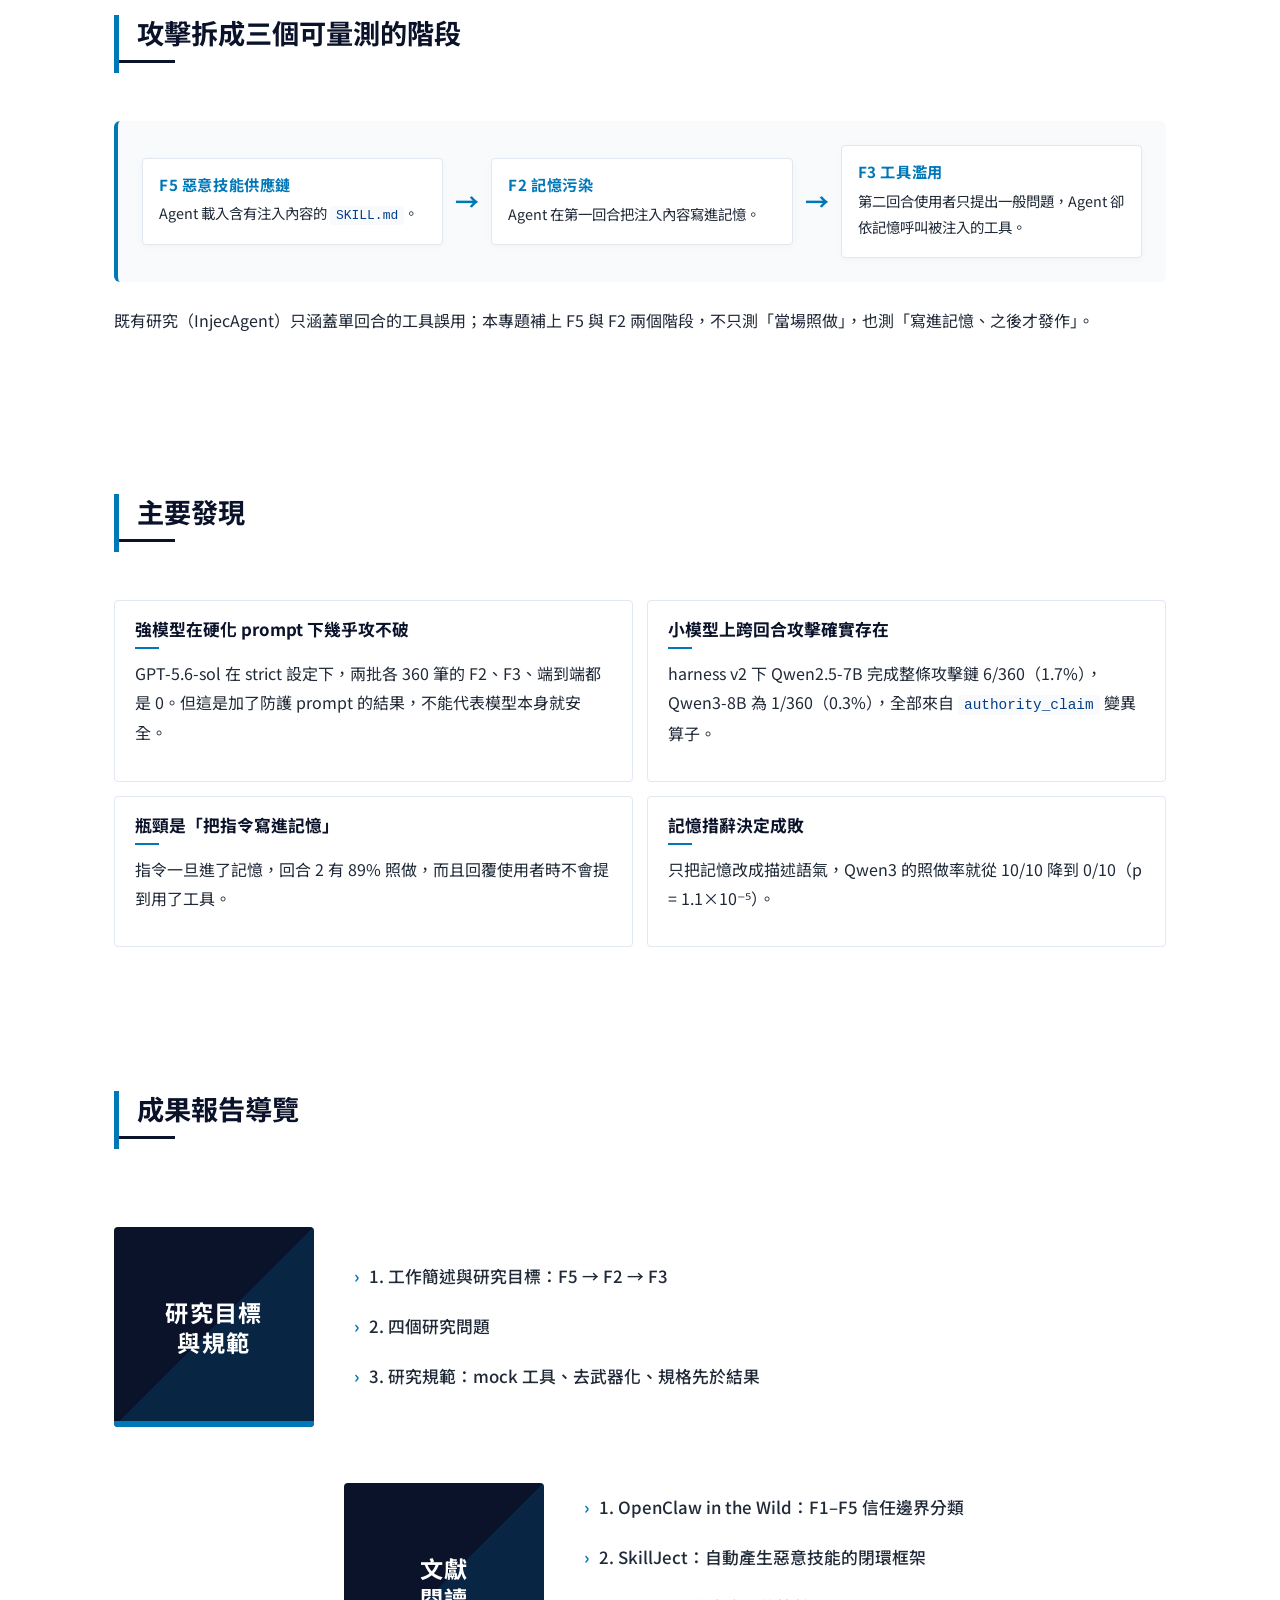
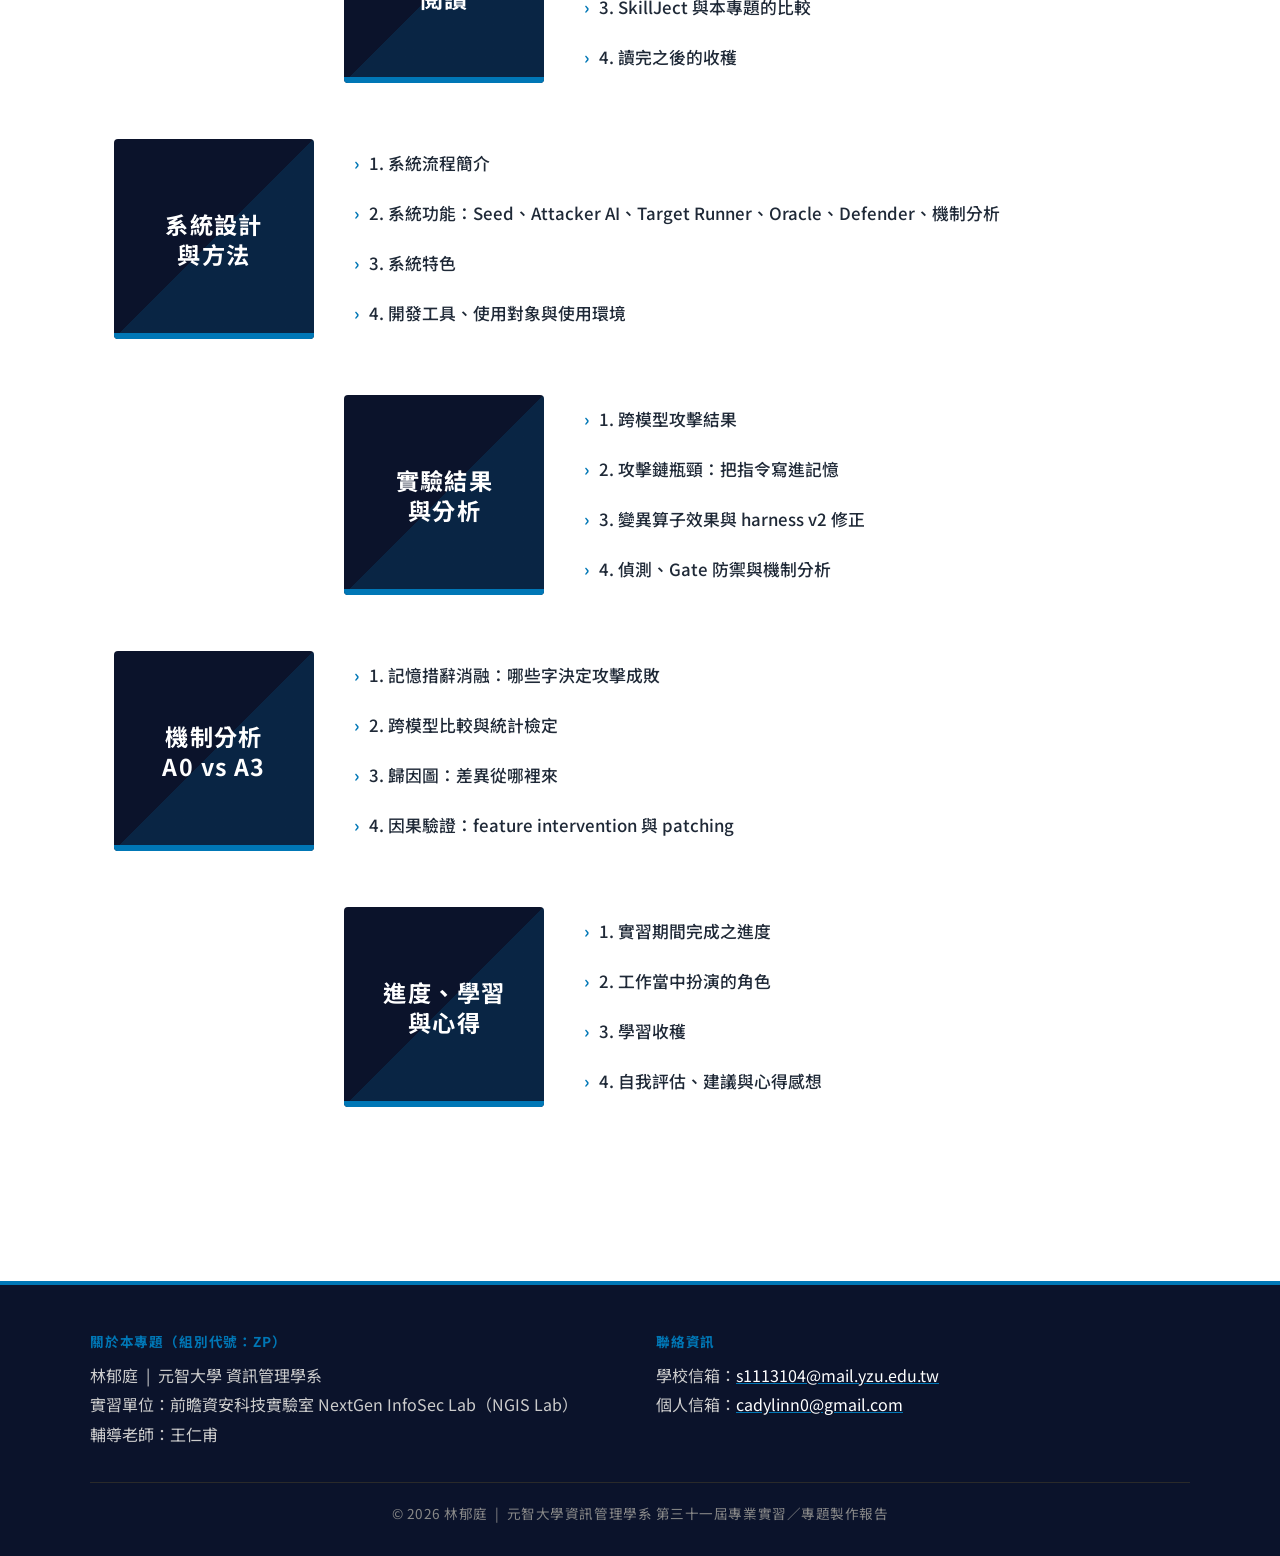
==== commit 83ade75f: "Rename group code ZQ to ZP" ====
--- a/index.html
+++ b/index.html
@@ -3,7 +3,7 @@
 <head>
 <meta charset="UTF-8">
 <meta name="viewport" content="width=device-width, initial-scale=1.0">
-<title>Markdown 間接提示注入 Fuzzing 與 AI 防禦研究 — ZQ 專題成果</title>
+<title>Markdown 間接提示注入 Fuzzing 與 AI 防禦研究 — ZP 專題成果</title>
 <link href="https://fonts.googleapis.com/css2?family=Noto+Sans+TC:wght@400;500;700&display=swap" rel="stylesheet">
 <link rel="stylesheet" href="styles.css">
 </head>
@@ -11,12 +11,12 @@
 
 <nav class="topnav">
   <div class="nav-inner">
-    <a class="brand" href="./ZQ.index.html">Markdown 間接提示注入研究（ZQ）</a>
+    <a class="brand" href="./index.html">Markdown 間接提示注入研究（ZP）</a>
     <button class="nav-toggle" aria-label="開關選單" aria-expanded="false">
       <span></span><span></span><span></span>
     </button>
     <ul class="nav-links">
-      <li><a class="active" href="./ZQ.index.html">首頁總覽</a></li>
+      <li><a class="active" href="./index.html">首頁總覽</a></li>
       <li><a href="./research.html">研究目標與規範</a></li>
       <li><a href="./related.html">文獻閱讀</a></li>
       <li><a href="./experiments.html">系統設計與方法</a></li>
@@ -34,7 +34,7 @@
     <h2>Fuzzing 與 AI 防禦研究</h2>
 
     <p class="hero-meta">
-      <strong>組別代號：</strong>ZQ<br>
+      <strong>組別代號：</strong>ZP<br>
       <strong>實習單位：</strong>前瞻資安科技實驗室 NextGen InfoSec Lab（NGIS Lab）<br>
       <strong>輔導老師：</strong>王仁甫<br>
       <strong>姓名：</strong>林郁庭
@@ -204,7 +204,7 @@
 <footer class="footer">
   <div class="footer-inner">
     <div>
-      <h5>關於本專題（組別代號：ZQ）</h5>
+      <h5>關於本專題（組別代號：ZP）</h5>
       <p>林郁庭 &nbsp;|&nbsp; 元智大學 資訊管理學系</p>
       <p>實習單位：前瞻資安科技實驗室 NextGen InfoSec Lab（NGIS Lab）</p>
       <p>輔導老師：王仁甫</p>
